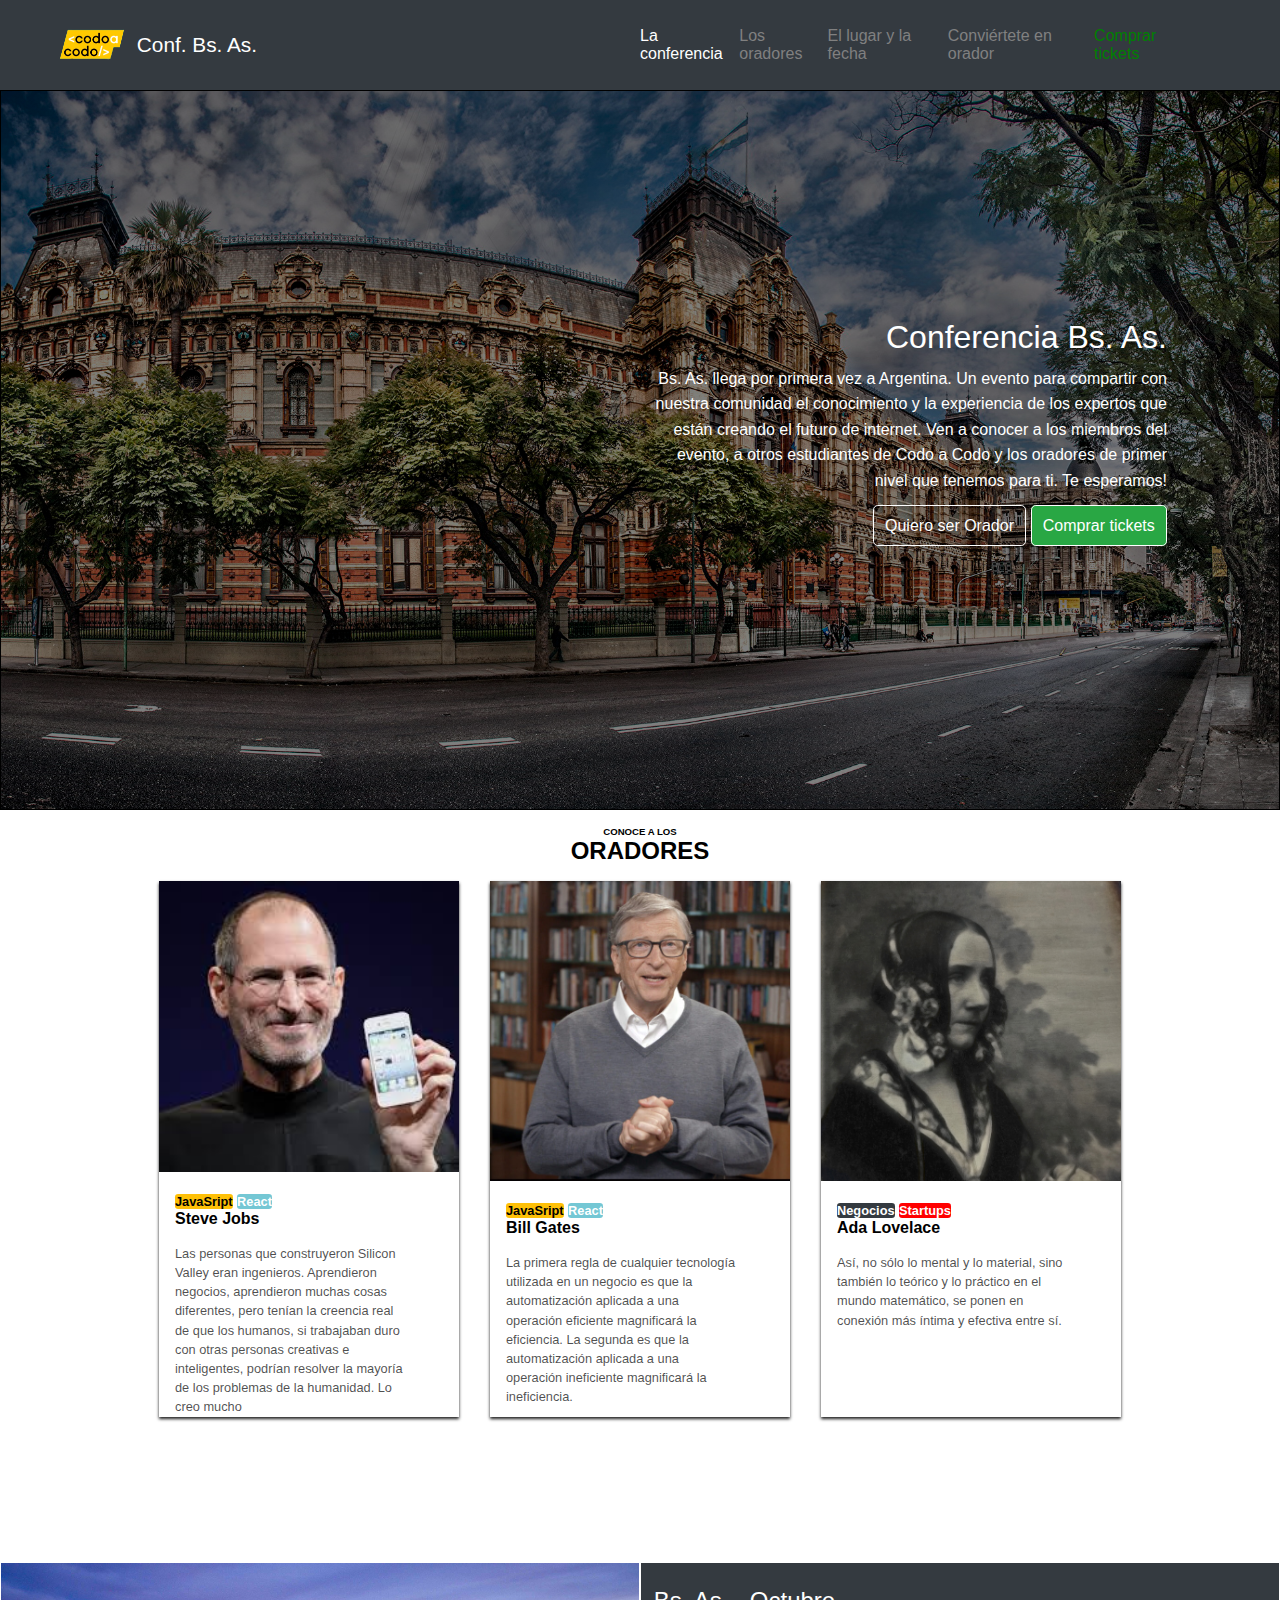
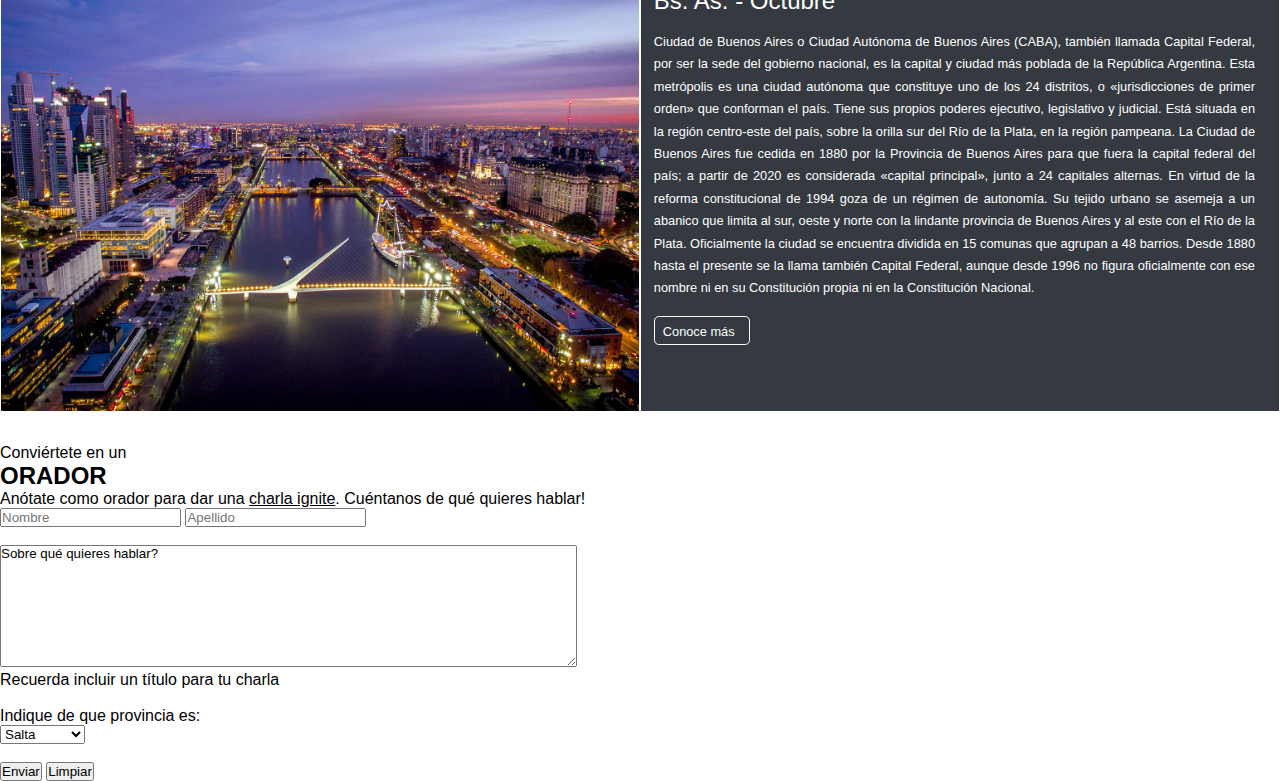
==== index.html @ eb7041f6 "modificacion 20 de septiembre" ====
<!DOCTYPE html>
<html lang="es">
<head>
    <meta charset="UTF-8">
    <meta http-equiv="X-UA-Compatible" content="IE=edge">
    <meta name="viewport" content="width=device-width, initial-scale=1.0">
    <link rel="shortcut icon" href="favicon.ico">
   <link rel="stylesheet" href="./css/estilos.css">
    <title>Proyecto Html</title>
</head>
<body>
    <header class="header_flex">
        <div class="logo">
          <img  class="img_logo" id="ppal" src="./multimedia/imagenes/codoacodo.png" alt="logo Codo a Codo" loading="lazy"> 
            <h2 class="hedTit">Conf. Bs. As.</h2>
        </div> 
        <nav class="navegador">
              <a class="link blanco" href="#ppal">La conferencia</a>  
              <a class="link" href="#oradores">Los oradores</a>
              <a class="link" href="#lugar_fecha">El lugar y la fecha</a>
              <a class="link" href="#conviertete">Conviértete en orador</a>
              <a class="link verde" href="./paginas/comprartickets.html">Comprar tickets</a>
        </nav>
    </header>
    <main>
        <section class="imagen_ppal">
             <div class="imagen" >
             <div class="varios">
                <h1 class="titulo">Conferencia Bs. As.</h1><br>
                <p clas="parrafo">Bs. As. llega por primera vez a Argentina. Un evento para compartir con <br><br> nuestra comunidad el conocimiento y la experiencia de los expertos que <br><br> están creando el futuro de internet. Ven a conocer a los miembros del <br><br> evento, a otros estudiantes de Codo a Codo y los oradores de primer <br><br> nivel que tenemos para ti. Te esperamos! </p>
                 <div class="link_dos">
                    <a  href="#conviertete">Quiero ser Orador</a>
                    <a class="link_dost" href="./paginas/comprartickets.html">Comprar tickets</a>
                 </div>
            </div>
            </div>
       </section>
    </main>
        <section class="orador" id="oradores">
             <h2>CONOCE A LOS</h2>
            <h3>ORADORES</h3>
            <div class="orador_ubi"">
                <div class="job job_borde" >
                    <img  src="./multimedia/imagenes/steve.jpg" alt="Steve Jobs" width="300px" loading="lazy"/>
                    <div class="job_ubi">
                        <a href="">JavaSript</a>
                        <a class="react" href="">React</a>
                        <h4>Steve Jobs</h4>
                        <p class="job_p">Las personas que construyeron Silicon Valley eran ingenieros. Aprendieron negocios, aprendieron muchas cosas diferentes, pero tenían la creencia real de que los humanos, si trabajaban duro con otras personas creativas e inteligentes, podrían resolver la mayoría de los problemas de la humanidad. Lo creo mucho</p>
                    </div>
                </div>
                <div class="gate gate_borde">
                    <img src="./multimedia/imagenes/bill.jpg" alt="Bill Gates" width="300px" loading="lazy" />
                    <div class="gate_ubi">
                         <a href="">JavaSript</a>
                         <a class="react" href="">React</a>
                         <h4>Bill Gates</h4>
                        <p class="gate_p">La primera regla de cualquier tecnología utilizada en un negocio es que la automatización aplicada a una operación eficiente magnificará la eficiencia. La segunda es que la automatización aplicada a una operación ineficiente magnificará la ineficiencia.</p>
                   </div>
                 </div>
                 <div class="love love_borde">
                    <img src="./multimedia/imagenes/ada.jpeg" alt="Ada Lovelace" width="300px" loading="lazy" /> 
                    <div class="love_ubi">
                        <a href="">Negocios</a>
                        <a class="start" href="">Startups</a>
                        <h4>Ada Lovelace</h4>
                        <p class="love_p">Así, no sólo lo mental y lo material, sino también lo teórico y lo práctico en el mundo matemático, se ponen en conexión más íntima y efectiva entre sí.</p>
                    </div>
                </div>
        </section>
         <section class="doble" id="lugar_fecha">
            <div class="izquierda">
            </div>
            <div class="derecha">
                <h2>Bs. As. -  Octubre</h2>
                <p>Ciudad de Buenos Aires o Ciudad Autónoma de Buenos Aires (CABA), también llamada Capital Federal, por ser la sede del gobierno nacional, es la capital y ciudad más poblada de la República Argentina. Esta metrópolis es una ciudad autónoma que constituye uno de los 24 distritos, o «jurisdicciones de primer orden» que conforman el país. Tiene sus propios poderes ejecutivo, legislativo y judicial. Está situada en la región centro-este del país, sobre la orilla sur del Río de la Plata, en la región pampeana. La Ciudad de Buenos Aires fue cedida en 1880 por la Provincia de Buenos Aires para que fuera la capital federal del país; a partir de 2020 es considerada «capital principal», junto a 24 capitales alternas. En virtud de la reforma constitucional de 1994 goza de un régimen de autonomía.
                Su tejido urbano se asemeja a un abanico que limita al sur, oeste y norte con la lindante provincia de Buenos Aires y al este con el Río de la Plata. Oficialmente la ciudad se encuentra dividida en 15 comunas que agrupan a 48 barrios. Desde 1880 hasta el presente se la llama también Capital Federal, aunque desde 1996 no figura oficialmente con ese nombre ni en su Constitución propia ni en la Constitución Nacional.
                     </p>
                <div class="conoce_bs">
                     <a href="">Conoce más</a>
                </div>
        </section ">
            <h7 id="conviertete">Conviértete en un</h7>
            <h2>ORADOR</h2>
            <h7>Anótate como orador para dar una <span style="text-decoration:underline">charla ignite</span>. Cuéntanos de qué quieres hablar!</h7>
        <section>
            <form>
               <input type="text" placeholder="Nombre" required>
               <input type="text" placeholder="Apellido" required>
               <br>
               <br>
               <div>
                <textarea name="" id="" cols="70" rows="8">Sobre qué quieres hablar?</textarea>
                <br>
                <h7>Recuerda incluir un título para tu charla</h7>
                <br>
                <br>
                <div>
                    <p>Indique de que provincia es:</p>
                    <select>
                        <option value="">Salta</option>
                        <option value="">Entre Rios</option>
                        <option value="">Santa Fe</option>
                        <option value="">Rio Negro</option>
                        <option value="">Córdoba</option>
                    </select>
                <br>
                <br>
                </div>
                <input type="submit" value="Enviar">
                <input type="submit" value="Limpiar">
               </div>
            </form>
        </section>
</body>
</html>
---- css/estilos.css ----
* {
    margin: 0;
    padding: 0;
     box-sizing: border-box;
    font-family: Arial;;
}
.header_flex {
    display: flex;
    background-color: rgb(52,58,64);
    width: 100vw;;
    height:10vh;
    justify-content: center;
    margin: 0 auto;
}
.logo {
    display: flex;
    width: 50%;
    align-items: center;
    padding-left: 3rem;
}
.img_logo {
    width: 15%;
}
.hedTit {
    color: white;
    font-size: 1.3rem;
    font-weight: normal;
}
.navegador {
    width: 50%;
    display: flex;
    align-items: center;
    justify-content: space-between;
    padding-right: 5rem;
}
.link {
    text-decoration: none;
    color: gray;;
    
}
.blanco {
    color: white;
}
.verde {
    color: green;
}
.imagen_ppal {
    display: flex;
    width: 100vw;
    height: 80vh;
    border: 1px solid black;
    margin: 0 auto;
}
.imagen {
    background: linear-gradient(to right,rgba(0,0,0,0.5),rgba(0,0,0,0.5)),url(./imagen/ba1.jpg);
    width: 100%;
    height: 100%;
    background-repeat: no-repeat;
    background-size: cover;
    background-position: center;
    display: flex;
    justify-content: flex-end;
}

.varios {
    color: white;
    padding: 15rem 7rem;
    text-align: right;
    line-height: 0.8rem;
    font-weight:0.3rem;
}
.titulo {
    font-size: 2rem;
    font-weight: 300;
    margin-bottom: 1rem
}

.link_dos  {
   padding-top: 2rem;
   
}
.link_dos a {
    text-decoration:none ;
    color:white;
    border-radius: 0.3rem;
    border: 1px solid white;
    padding: 0.7rem; 
    font-weight: 0.3rem;   
} 
.link_dost {
    background-color: rgb(41 167 68);
}
.orador {
    display: flex;
    align-items: center;
    flex-direction: column;
    margin: 0 auto;
    width: 100vw;
    height:80vh;
}
.orador h2 {
    font-size: 0.6rem;
    padding-top: 1rem;
}
.orador h3 {
font-size: 1.5rem;
    padding-bottom: 1rem;
}
.orador_ubi {
    display: flex;
    width: 80%;
    justify-content: space-evenly;
 }
 .job .gate .love {
    display: flex;
    justify-content: flex-start;
    flex-direction: column;
}
.job_borde,.gate_borde,.love_borde{
    border: 0.09rem thin  rgb(0,0,0,0.05) ;
    box-shadow: 0px 2px 3px 0px rgb(30 30 30 );;
}
 .job_ubi,.gate_ubi,.love_ubi {
    width:100%;
    height: 40%;
    padding: 1rem 0.5rem 0 1rem;
    font-display: flex;
    flex-wrap: wrap;
 }
.job_ubi h4,.gate_ubi h4,.love_ubi h4 {
    margin-bottom: 1rem;
}
 .job_ubi a,.gate_ubi a,.love_ubi a{
    text-decoration: none;
    background-color: rgb(254 192 7);
    border-radius: 0.2rem 0.2rem 0.2rem 0.2rem;
    color: black;
    font-weight: bold;
    font-size: 0.8rem;
 }
 .love_ubi a{
    background-color: rgb(52,58,64);
    color: white;
 }
 .job_ubi .react,.gate_ubi .react,.love_ubi .start {
    background-color: rgb(116 199 212);
    color: white;
    font-weight: bold;
    font-size: 0.8rem;
 }
 .love_ubi .start {
    background-color: red;
 }
 .job_p,.gate_p,.love_p{
    width: 18vw;
    font-size: 0.8rem;
    color: rgba(0,0,0,0.7);
    line-height: 1.2rem;
}
.doble {
    display: flex;
    justify-content: center;
    width: 100vw;
    height: 50vh;
    margin: 2rem auto;
}
.izquierda {
    background-image: url("../multimedia/imagenes/bsastres.jpg");
    width: 50%;
    height: 100%;
    background-size: cover;
    background-repeat: no-repeat;
    background-position: center;
    border:  0.05rem solid white;
}
.derecha {
    background-color: rgb(52,58,64);
    width: 50%;
    height: 100%;
    border: 0.05rem solid white;
    color: white;
    padding: 1.5rem 0.5rem 0 0.8rem;
}
.derecha h2{
    padding-bottom: 1rem;
    font-size: 1.5rem;
    font-weight: 200;
}
.derecha p {
font-size: 0.8rem;
font-weight: normal;
line-height: 1.4rem;
padding-right: 1rem;
text-align: justify;
}
.conoce_bs {
    border: 1px double white ;
    width: 6rem;
    margin-top: 1rem;
    padding: 0.3rem;
    border-radius:0.3rem ;
}
.conoce_bs a {
    color: white;
    text-decoration:none;
    font-weight: normal;
    font-size: 00.8rem;
    padding: 3rem 0.2rem;
}
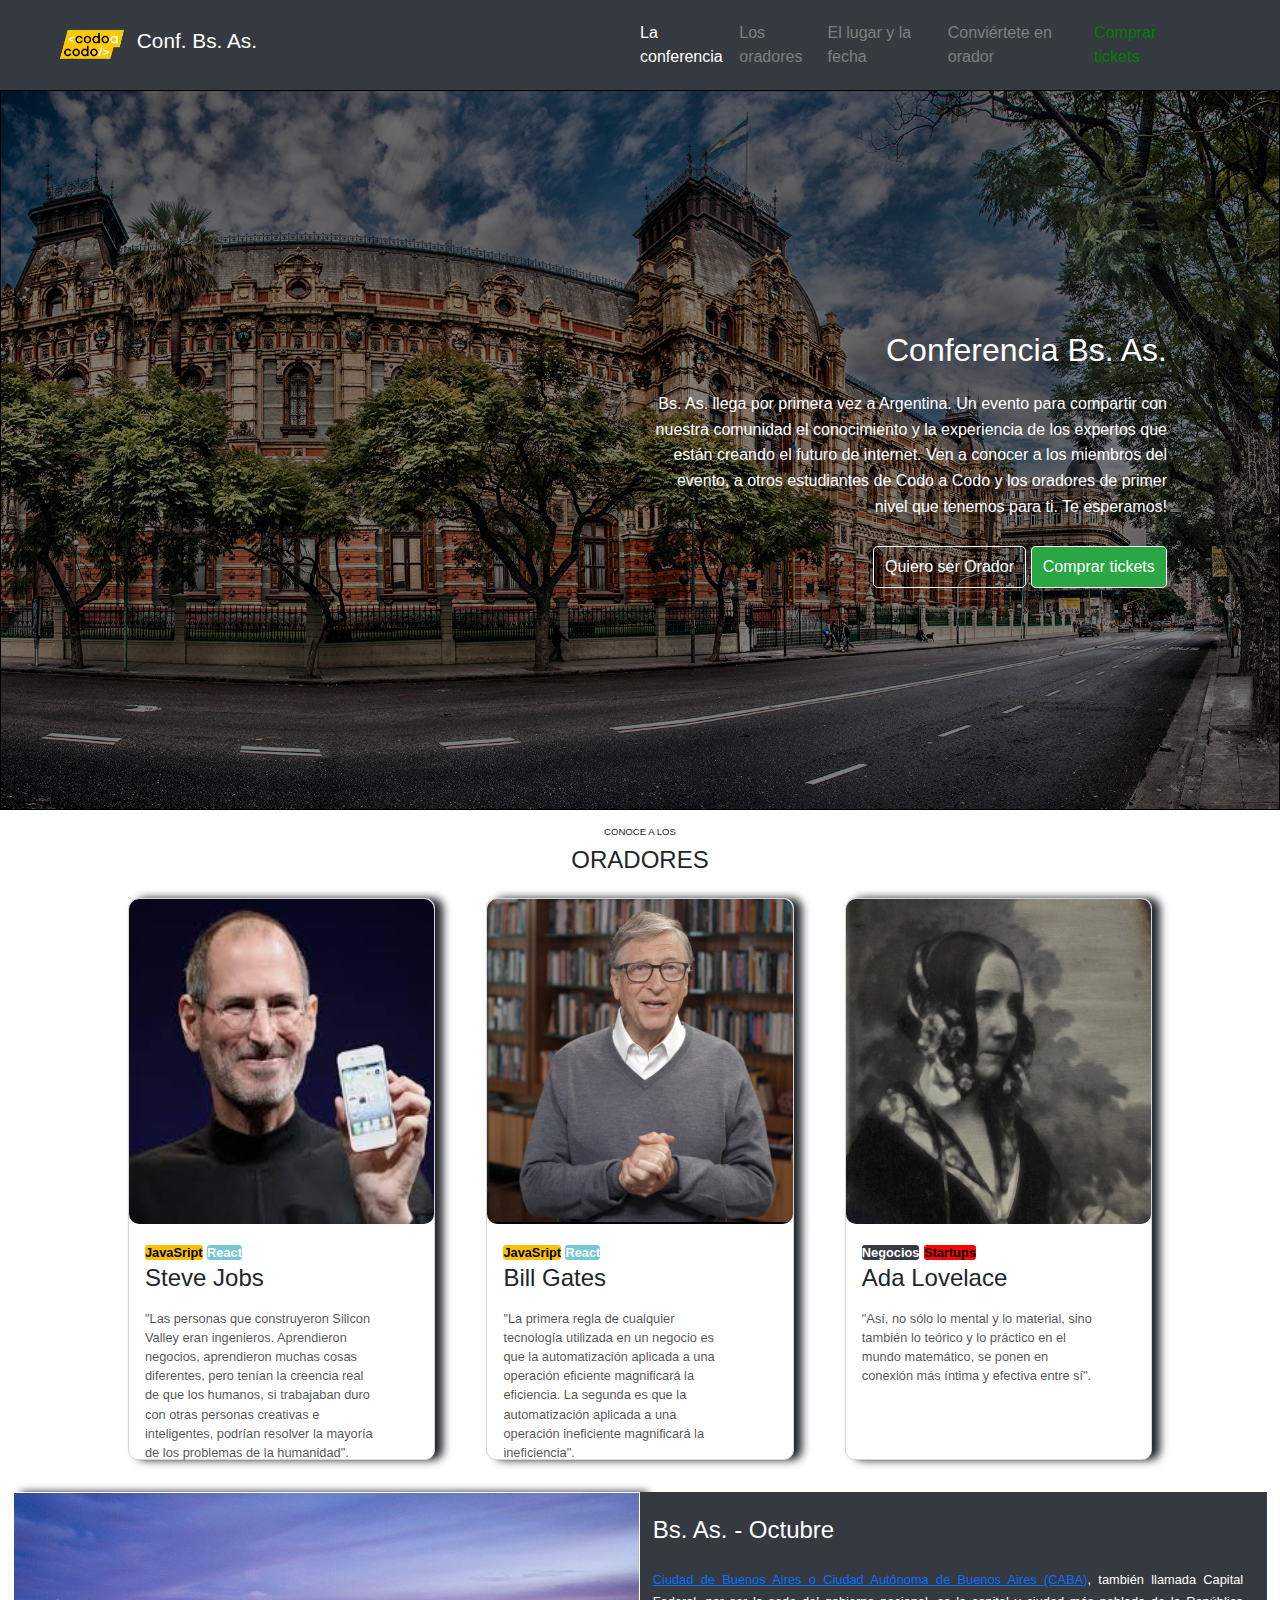
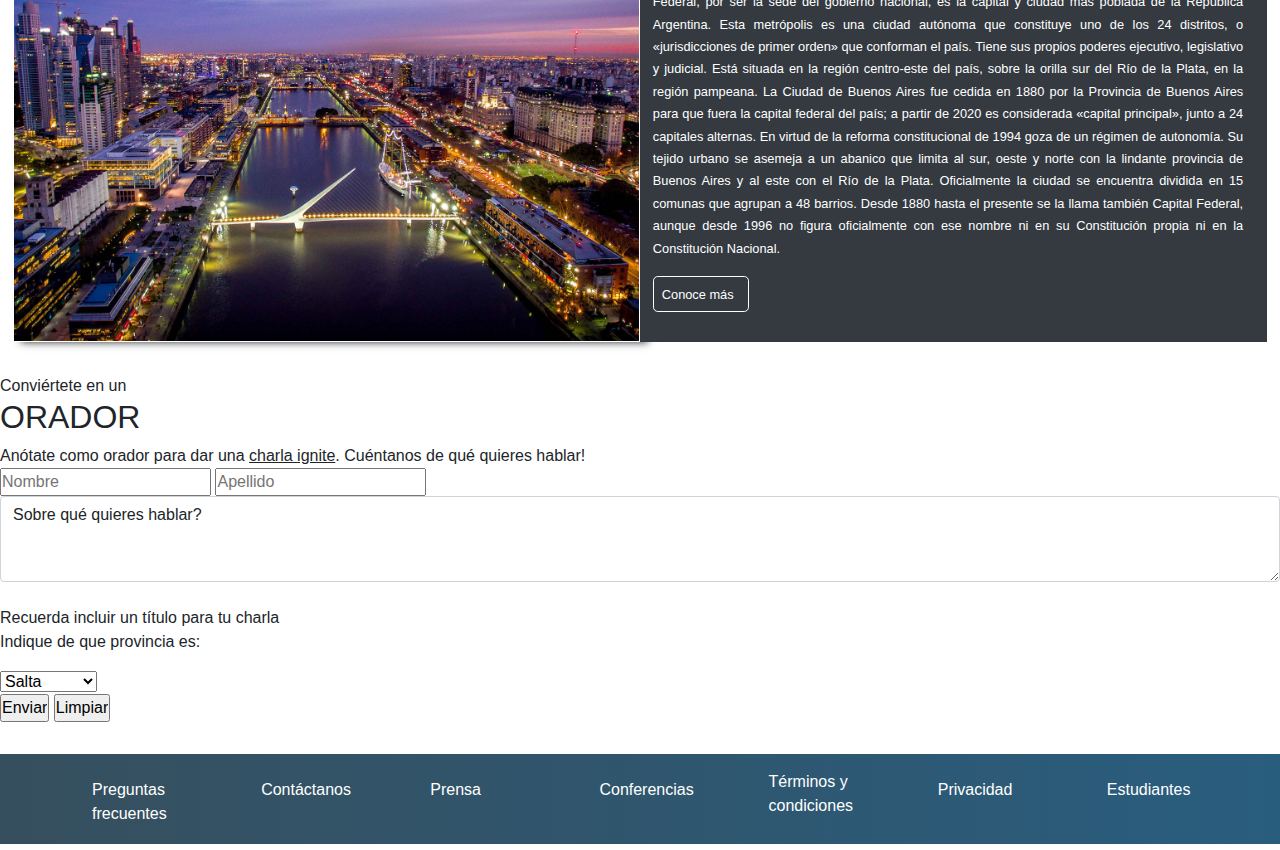
==== commit c243d9cd: "modificaciones al 24 de sep" ====
--- a/index.html
+++ b/index.html
@@ -5,6 +5,7 @@
     <meta http-equiv="X-UA-Compatible" content="IE=edge">
     <meta name="viewport" content="width=device-width, initial-scale=1.0">
     <link rel="shortcut icon" href="favicon.ico">
+   <link rel="stylesheet" href="./bootstrap-5.0.2-dist/css/bootstrap.min.css">
    <link rel="stylesheet" href="./css/estilos.css">
     <title>Proyecto Html</title>
 </head>
@@ -24,7 +25,7 @@
     </header>
     <main>
         <section class="imagen_ppal">
-             <div class="imagen" >
+             <div class="imagen_uno">
              <div class="varios">
                 <h1 class="titulo">Conferencia Bs. As.</h1><br>
                 <p clas="parrafo">Bs. As. llega por primera vez a Argentina. Un evento para compartir con <br><br> nuestra comunidad el conocimiento y la experiencia de los expertos que <br><br> están creando el futuro de internet. Ven a conocer a los miembros del <br><br> evento, a otros estudiantes de Codo a Codo y los oradores de primer <br><br> nivel que tenemos para ti. Te esperamos! </p>
@@ -40,46 +41,47 @@
              <h2>CONOCE A LOS</h2>
             <h3>ORADORES</h3>
             <div class="orador_ubi"">
-                <div class="job job_borde" >
-                    <img  src="./multimedia/imagenes/steve.jpg" alt="Steve Jobs" width="300px" loading="lazy"/>
-                    <div class="job_ubi">
-                        <a href="">JavaSript</a>
-                        <a class="react" href="">React</a>
-                        <h4>Steve Jobs</h4>
-                        <p class="job_p">Las personas que construyeron Silicon Valley eran ingenieros. Aprendieron negocios, aprendieron muchas cosas diferentes, pero tenían la creencia real de que los humanos, si trabajaban duro con otras personas creativas e inteligentes, podrían resolver la mayoría de los problemas de la humanidad. Lo creo mucho</p>
+                <div class="orador_flex">
+                     <div class="tarjeta" >
+                            <img class="imagen" src="./multimedia/imagenes/steve.jpg" alt="Steve Jobs" width="300px" loading="lazy"/>
+                             <div class="tar_ancla">
+                                 <a href="">JavaSript</a>
+                                 <a class="react" href="">React</a>
+                                 <h4>Steve Jobs</h4>
+                                 <p class="tar_p">"Las personas que construyeron Silicon Valley eran ingenieros. Aprendieron negocios, aprendieron muchas cosas diferentes, pero tenían la creencia real de que los humanos, si trabajaban duro con otras personas creativas e inteligentes, podrían resolver la mayoría de los problemas de la humanidad".</p>
+                            </div>
+                     </div>  
+                     <div class="tarjeta">
+                            <img class="imagen" src="./multimedia/imagenes/bill.jpg" alt="Bill Gates" width="300px" loading="lazy" />
+                            <div class="tar_ancla">
+                                 <a href="">JavaSript</a>
+                                 <a class="react" href="">React</a>
+                                 <h4>Bill Gates</h4>
+                                 <p class="tar_p">"La primera regla de cualquier tecnología utilizada en un negocio es que la automatización aplicada a una operación eficiente magnificará la eficiencia. La segunda es que la automatización aplicada a una operación ineficiente magnificará la ineficiencia".</p>
+                               </div>
                     </div>
-                </div>
-                <div class="gate gate_borde">
-                    <img src="./multimedia/imagenes/bill.jpg" alt="Bill Gates" width="300px" loading="lazy" />
-                    <div class="gate_ubi">
-                         <a href="">JavaSript</a>
-                         <a class="react" href="">React</a>
-                         <h4>Bill Gates</h4>
-                        <p class="gate_p">La primera regla de cualquier tecnología utilizada en un negocio es que la automatización aplicada a una operación eficiente magnificará la eficiencia. La segunda es que la automatización aplicada a una operación ineficiente magnificará la ineficiencia.</p>
-                   </div>
-                 </div>
-                 <div class="love love_borde">
-                    <img src="./multimedia/imagenes/ada.jpeg" alt="Ada Lovelace" width="300px" loading="lazy" /> 
-                    <div class="love_ubi">
-                        <a href="">Negocios</a>
-                        <a class="start" href="">Startups</a>
-                        <h4>Ada Lovelace</h4>
-                        <p class="love_p">Así, no sólo lo mental y lo material, sino también lo teórico y lo práctico en el mundo matemático, se ponen en conexión más íntima y efectiva entre sí.</p>
+                    <div class="tarjeta">
+                            <img class="imagen" src="./multimedia/imagenes/ada.jpeg" alt="Ada Lovelace" width="300px" loading="lazy" class="img-thumbnail" /> 
+                             <div class="tar_ancla">
+                                  <a class="negocios" href="">Negocios</a>
+                                  <a class="start" href="">Startups</a>
+                                  <h4>Ada Lovelace</h4>
+                                  <p class="tar_p">"Así, no sólo lo mental y lo material, sino también lo teórico y lo práctico en el mundo matemático, se ponen en conexión más íntima y efectiva entre sí".</p>
+                             </div>
                     </div>
-                </div>
+             </div>    
         </section>
          <section class="doble" id="lugar_fecha">
-            <div class="izquierda">
-            </div>
-            <div class="derecha">
+            <div class="izquierda"></div>
+             <div class="derecha">
                 <h2>Bs. As. -  Octubre</h2>
-                <p>Ciudad de Buenos Aires o Ciudad Autónoma de Buenos Aires (CABA), también llamada Capital Federal, por ser la sede del gobierno nacional, es la capital y ciudad más poblada de la República Argentina. Esta metrópolis es una ciudad autónoma que constituye uno de los 24 distritos, o «jurisdicciones de primer orden» que conforman el país. Tiene sus propios poderes ejecutivo, legislativo y judicial. Está situada en la región centro-este del país, sobre la orilla sur del Río de la Plata, en la región pampeana. La Ciudad de Buenos Aires fue cedida en 1880 por la Provincia de Buenos Aires para que fuera la capital federal del país; a partir de 2020 es considerada «capital principal», junto a 24 capitales alternas. En virtud de la reforma constitucional de 1994 goza de un régimen de autonomía.
+                <p > <a class="ciudad" href="">Ciudad de Buenos Aires o Ciudad Autónoma de Buenos Aires (CABA)</a>, también llamada Capital Federal, por ser la sede del gobierno nacional, es la capital y ciudad más poblada de la República Argentina. Esta metrópolis es una ciudad autónoma que constituye uno de los 24 distritos, o «jurisdicciones de primer orden» que conforman el país. Tiene sus propios poderes ejecutivo, legislativo y judicial. Está situada en la región centro-este del país, sobre la orilla sur del Río de la Plata, en la región pampeana. La Ciudad de Buenos Aires fue cedida en 1880 por la Provincia de Buenos Aires para que fuera la capital federal del país; a partir de 2020 es considerada «capital principal», junto a 24 capitales alternas. En virtud de la reforma constitucional de 1994 goza de un régimen de autonomía.
                 Su tejido urbano se asemeja a un abanico que limita al sur, oeste y norte con la lindante provincia de Buenos Aires y al este con el Río de la Plata. Oficialmente la ciudad se encuentra dividida en 15 comunas que agrupan a 48 barrios. Desde 1880 hasta el presente se la llama también Capital Federal, aunque desde 1996 no figura oficialmente con ese nombre ni en su Constitución propia ni en la Constitución Nacional.
-                     </p>
+                </p>
                 <div class="conoce_bs">
                      <a href="">Conoce más</a>
                 </div>
-        </section ">
+        </section>
             <h7 id="conviertete">Conviértete en un</h7>
             <h2>ORADOR</h2>
             <h7>Anótate como orador para dar una <span style="text-decoration:underline">charla ignite</span>. Cuéntanos de qué quieres hablar!</h7>
@@ -87,14 +89,10 @@
             <form>
                <input type="text" placeholder="Nombre" required>
                <input type="text" placeholder="Apellido" required>
-               <br>
-               <br>
                <div>
-                <textarea name="" id="" cols="70" rows="8">Sobre qué quieres hablar?</textarea>
+                <textarea class="form-control" id="exampleFormControlTextarea1" rows="3">Sobre qué quieres hablar?</textarea>
                 <br>
                 <h7>Recuerda incluir un título para tu charla</h7>
-                <br>
-                <br>
                 <div>
                     <p>Indique de que provincia es:</p>
                     <select>
@@ -104,13 +102,26 @@
                         <option value="">Rio Negro</option>
                         <option value="">Córdoba</option>
                     </select>
-                <br>
-                <br>
                 </div>
                 <input type="submit" value="Enviar">
                 <input type="submit" value="Limpiar">
                </div>
             </form>
         </section>
+        <footer class="color">
+            <div class="container-fluid">
+                <div class="row largo">
+                    <div class="col pt-4 pb-4"><a class="text-white text-decoration-none">Preguntas frecuentes</a></div>
+                    <div class="col pt-4 pb-4"><a class="text-white text-decoration-none">Contáctanos</a></div>
+                    <div class="col pt-4 pb-4"><a class="text-white text-decoration-none">Prensa</a></div>
+                    <div class="col pt-4 pb-4"><a class="text-white text-decoration-none">Conferencias</a></div>
+                    <div class="col pt-3 pb-4"><a class="text-white text-decoration-none">Términos y condiciones</a></div>
+                    <div class="col pt-4 pb-4"><a class="text-white text-decoration-none"">Privacidad</a></div>
+                    <div class="col pt-4 pb-4"><a class="text-white text-decoration-none">Estudiantes</a></div>
+                </div>
+            </div>
+                
+        </footer>
+        <script src="./bootstrap-5.0.2-dist/js/bootstrap.bundle.min.js"></script>
 </body>
 </html>--- a/css/estilos.css
+++ b/css/estilos.css
@@ -51,7 +51,7 @@
     border: 1px solid black;
     margin: 0 auto;
 }
-.imagen {
+.imagen_uno {
     background: linear-gradient(to right,rgba(0,0,0,0.5),rgba(0,0,0,0.5)),url(./imagen/ba1.jpg);
     width: 100%;
     height: 100%;
@@ -94,43 +94,47 @@
     display: flex;
     align-items: center;
     flex-direction: column;
-    margin: 0 auto;
-    width: 100vw;
-    height:80vh;
 }
 .orador h2 {
     font-size: 0.6rem;
     padding-top: 1rem;
 }
 .orador h3 {
-font-size: 1.5rem;
+    font-size: 1.5rem;
     padding-bottom: 1rem;
 }
 .orador_ubi {
-    display: flex;
-    width: 80%;
-    justify-content: space-evenly;
- }
- .job .gate .love {
-    display: flex;
-    justify-content: flex-start;
-    flex-direction: column;
-}
-.job_borde,.gate_borde,.love_borde{
-    border: 0.09rem thin  rgb(0,0,0,0.05) ;
-    box-shadow: 0px 2px 3px 0px rgb(30 30 30 );;
-}
- .job_ubi,.gate_ubi,.love_ubi {
-    width:100%;
-    height: 40%;
-    padding: 1rem 0.5rem 0 1rem;
-    font-display: flex;
-    flex-wrap: wrap;
- }
-.job_ubi h4,.gate_ubi h4,.love_ubi h4 {
+     width:100%;
+     display: flex;
+     justify-content: center;
+     align-items: center;
+}
+.orador_flex {
+    width:80%;
+    display:flex;
+    justify-content:space-between;
+ }
+ .tarjeta {
+    background-color: white;
+    width: 30%;
+    border:1px solid rgb(214, 214, 214);
+    border-radius: 10px;
+    box-shadow: 0.5rem 0 0.5rem 0;
+}
+
+.imagen {
+    width: 100%;
+    border-radius: 10px;
+    height:58%;
+}
+ .tar_ancla {
+   width:100%;
+   padding: 1rem 0.5rem 0 1rem;
+ }
+.tar_ancla h4 {
     margin-bottom: 1rem;
 }
- .job_ubi a,.gate_ubi a,.love_ubi a{
+ .tar_ancla a{
     text-decoration: none;
     background-color: rgb(254 192 7);
     border-radius: 0.2rem 0.2rem 0.2rem 0.2rem;
@@ -138,24 +142,25 @@
     font-weight: bold;
     font-size: 0.8rem;
  }
- .love_ubi a{
+ .tar_ancla .negocios{
     background-color: rgb(52,58,64);
     color: white;
  }
- .job_ubi .react,.gate_ubi .react,.love_ubi .start {
+ .tar_ancla .react {
     background-color: rgb(116 199 212);
     color: white;
     font-weight: bold;
     font-size: 0.8rem;
  }
- .love_ubi .start {
+ .tar_ancla .start {
     background-color: red;
  }
- .job_p,.gate_p,.love_p{
+ .tar_p{
     width: 18vw;
     font-size: 0.8rem;
     color: rgba(0,0,0,0.7);
     line-height: 1.2rem;
+    ;
 }
 .doble {
     display: flex;
@@ -166,20 +171,22 @@
 }
 .izquierda {
     background-image: url("../multimedia/imagenes/bsastres.jpg");
-    width: 50%;
+    width:49%;
     height: 100%;
     background-size: cover;
     background-repeat: no-repeat;
     background-position: center;
     border:  0.05rem solid white;
+    box-shadow: 0.5rem 0 0.5rem 0;
 }
 .derecha {
     background-color: rgb(52,58,64);
-    width: 50%;
+    width: 49%;
     height: 100%;
-    border: 0.05rem solid white;
+   /* border: 0.05rem solid white;*/
     color: white;
     padding: 1.5rem 0.5rem 0 0.8rem;
+    box-shadow: 1rem 0 1rem 0;
 }
 .derecha h2{
     padding-bottom: 1rem;
@@ -193,6 +200,9 @@
 padding-right: 1rem;
 text-align: justify;
 }
+.ciudad:hover {
+    background-image: url("../multimedia/imagenes/ba12.jpg")
+}
 .conoce_bs {
     border: 1px double white ;
     width: 6rem;
@@ -207,3 +217,11 @@
     font-size: 00.8rem;
     padding: 3rem 0.2rem;
 }
+.color {
+    margin-top: 2rem;
+    background-image: linear-gradient(to left, rgb(41, 93, 126), rgb(54, 79, 94));
+    width: 100%;
+    height: 10vh;
+    padding-left: 5rem;
+    padding-right: 1rem;
+}
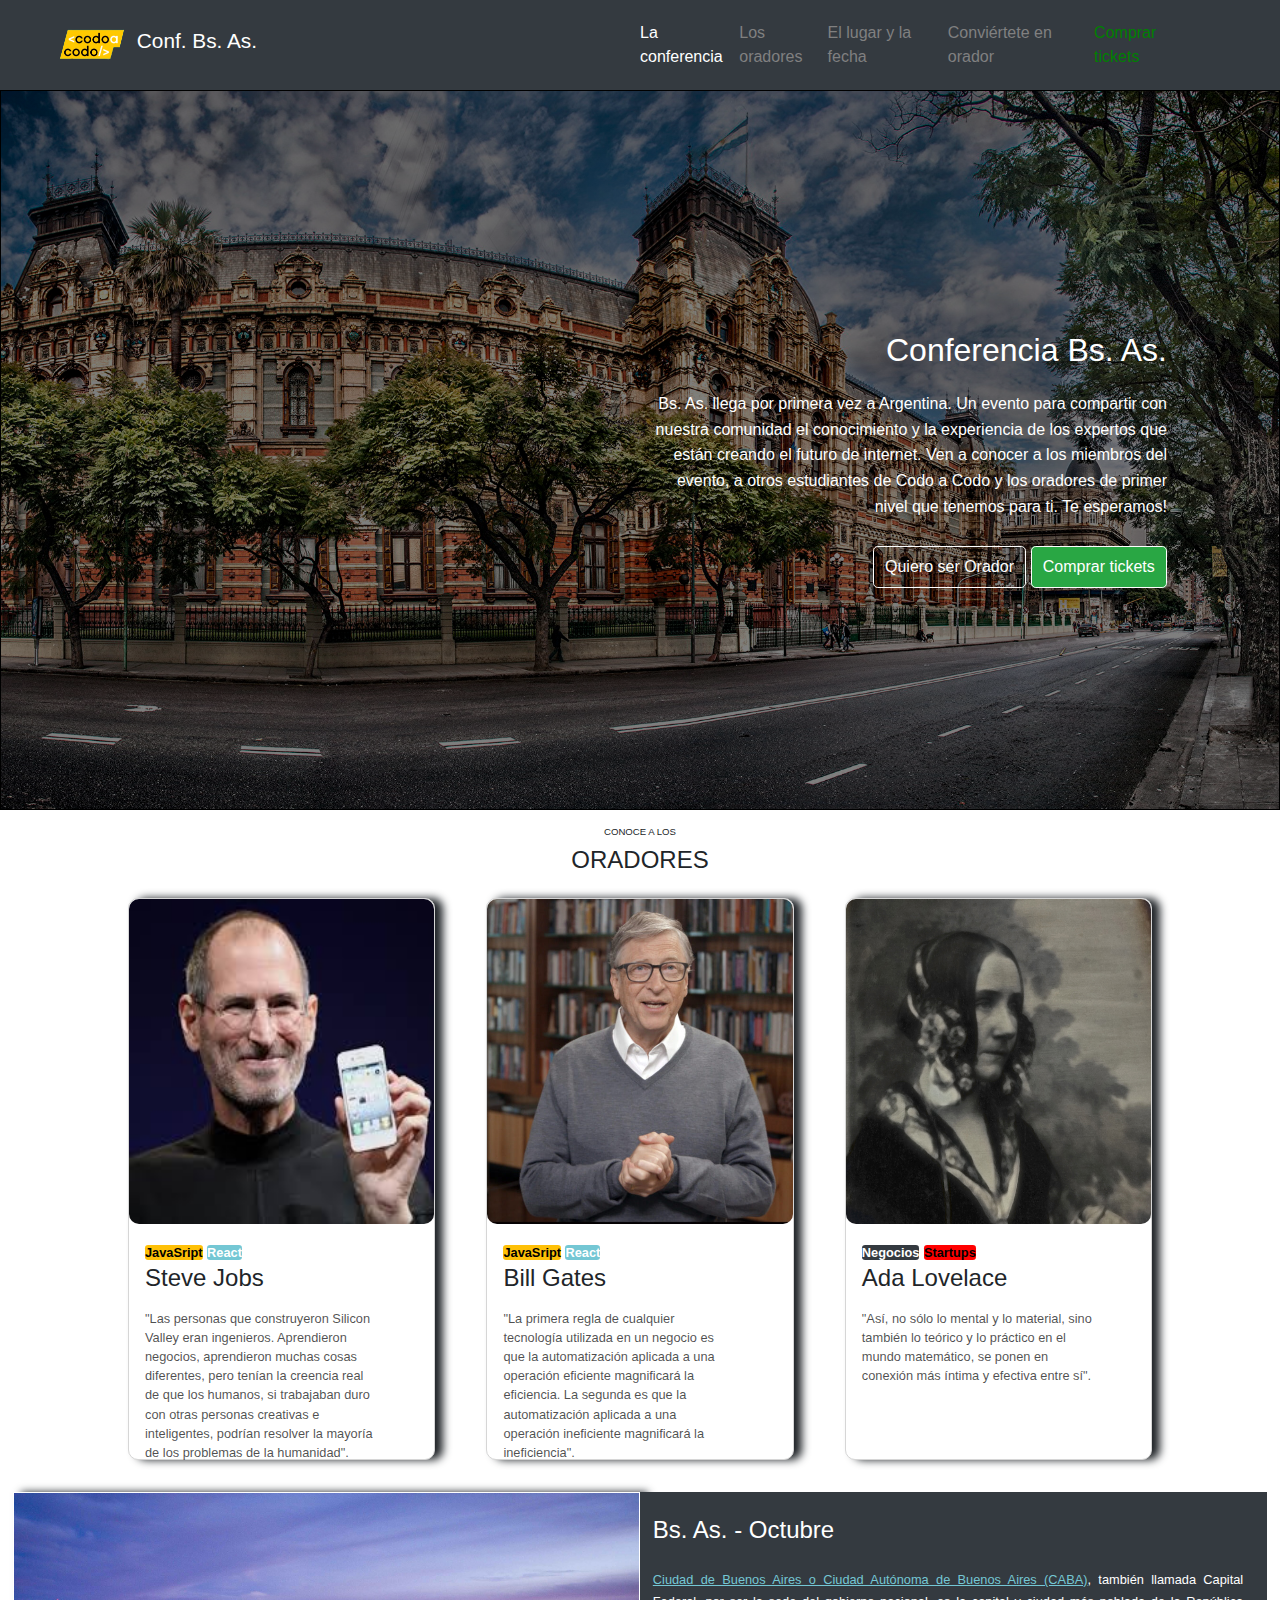
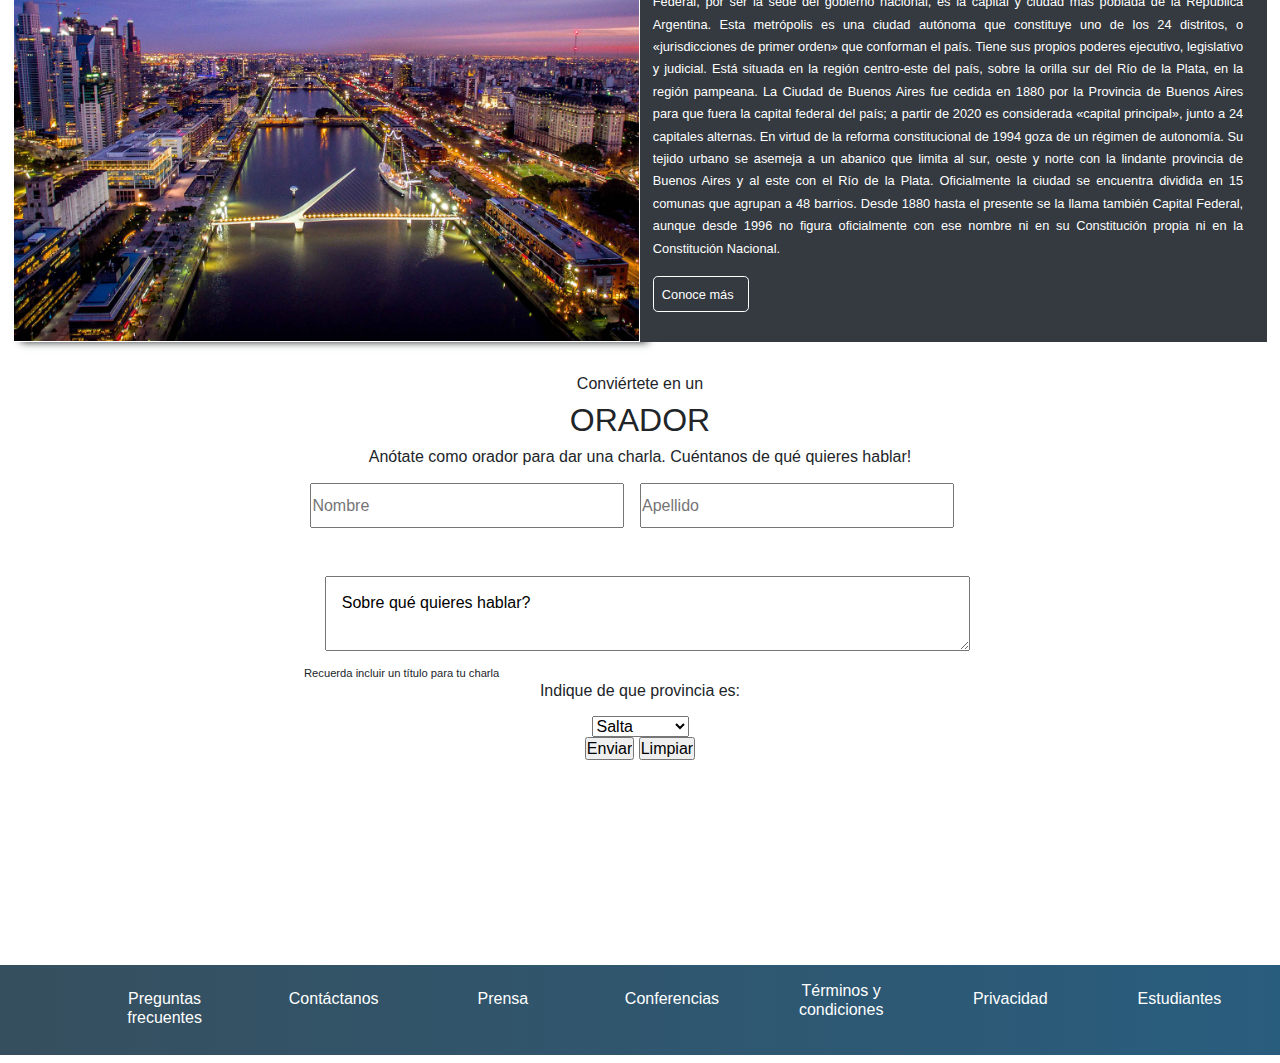
==== commit f1c5b2ea: "primera modificacion 25 de sept" ====
--- a/index.html
+++ b/index.html
@@ -7,7 +7,7 @@
     <link rel="shortcut icon" href="favicon.ico">
    <link rel="stylesheet" href="./bootstrap-5.0.2-dist/css/bootstrap.min.css">
    <link rel="stylesheet" href="./css/estilos.css">
-    <title>Proyecto Html</title>
+    <title>Proyecto</title>
 </head>
 <body>
     <header class="header_flex">
@@ -25,7 +25,7 @@
     </header>
     <main>
         <section class="imagen_ppal">
-             <div class="imagen_uno">
+            <div class="imagen_uno">
              <div class="varios">
                 <h1 class="titulo">Conferencia Bs. As.</h1><br>
                 <p clas="parrafo">Bs. As. llega por primera vez a Argentina. Un evento para compartir con <br><br> nuestra comunidad el conocimiento y la experiencia de los expertos que <br><br> están creando el futuro de internet. Ven a conocer a los miembros del <br><br> evento, a otros estudiantes de Codo a Codo y los oradores de primer <br><br> nivel que tenemos para ti. Te esperamos! </p>
@@ -75,37 +75,42 @@
             <div class="izquierda"></div>
              <div class="derecha">
                 <h2>Bs. As. -  Octubre</h2>
-                <p > <a class="ciudad" href="">Ciudad de Buenos Aires o Ciudad Autónoma de Buenos Aires (CABA)</a>, también llamada Capital Federal, por ser la sede del gobierno nacional, es la capital y ciudad más poblada de la República Argentina. Esta metrópolis es una ciudad autónoma que constituye uno de los 24 distritos, o «jurisdicciones de primer orden» que conforman el país. Tiene sus propios poderes ejecutivo, legislativo y judicial. Está situada en la región centro-este del país, sobre la orilla sur del Río de la Plata, en la región pampeana. La Ciudad de Buenos Aires fue cedida en 1880 por la Provincia de Buenos Aires para que fuera la capital federal del país; a partir de 2020 es considerada «capital principal», junto a 24 capitales alternas. En virtud de la reforma constitucional de 1994 goza de un régimen de autonomía.
+                <p class="bsas"> <a class="ciudad" href="">Ciudad de Buenos Aires o Ciudad Autónoma de Buenos Aires (CABA)</a>, también llamada Capital Federal, por ser la sede del gobierno nacional, es la capital y ciudad más poblada de la República Argentina. Esta metrópolis es una ciudad autónoma que constituye uno de los 24 distritos, o «jurisdicciones de primer orden» que conforman el país. Tiene sus propios poderes ejecutivo, legislativo y judicial. Está situada en la región centro-este del país, sobre la orilla sur del Río de la Plata, en la región pampeana. La Ciudad de Buenos Aires fue cedida en 1880 por la Provincia de Buenos Aires para que fuera la capital federal del país; a partir de 2020 es considerada «capital principal», junto a 24 capitales alternas. En virtud de la reforma constitucional de 1994 goza de un régimen de autonomía.
                 Su tejido urbano se asemeja a un abanico que limita al sur, oeste y norte con la lindante provincia de Buenos Aires y al este con el Río de la Plata. Oficialmente la ciudad se encuentra dividida en 15 comunas que agrupan a 48 barrios. Desde 1880 hasta el presente se la llama también Capital Federal, aunque desde 1996 no figura oficialmente con ese nombre ni en su Constitución propia ni en la Constitución Nacional.
                 </p>
                 <div class="conoce_bs">
                      <a href="">Conoce más</a>
                 </div>
         </section>
-            <h7 id="conviertete">Conviértete en un</h7>
-            <h2>ORADOR</h2>
-            <h7>Anótate como orador para dar una <span style="text-decoration:underline">charla ignite</span>. Cuéntanos de qué quieres hablar!</h7>
-        <section>
-            <form>
-               <input type="text" placeholder="Nombre" required>
-               <input type="text" placeholder="Apellido" required>
-               <div>
-                <textarea class="form-control" id="exampleFormControlTextarea1" rows="3">Sobre qué quieres hablar?</textarea>
-                <br>
+            <h6 id="conviertete" class="form_tit">Conviértete en un</h6>
+            <h2 class="form_tit" >ORADOR</h2>
+            <h6 class="form_tit">Anótate como orador para dar una charla. Cuéntanos de qué quieres hablar!</h>
+        <section class="formu_flex">
+            <form class="form_hijo_flex">
+            <div class="form_imp"> 
+               <input class="datos" type="text" placeholder="Nombre" required>
+               <input class="datos" type="text" placeholder="Apellido" required>
+            </div>   
+            <div class="form_tex">
+                <textarea class="form_control" id="exampleFormControlTextarea1" rows="3">Sobre qué quieres hablar?</textarea>
+            </div> 
+            <div class="recuerda">   
                 <h7>Recuerda incluir un título para tu charla</h7>
+            </div>
                 <div>
                     <p>Indique de que provincia es:</p>
-                    <select>
+                    <select class="form_sel">
                         <option value="">Salta</option>
                         <option value="">Entre Rios</option>
                         <option value="">Santa Fe</option>
                         <option value="">Rio Negro</option>
                         <option value="">Córdoba</option>
                     </select>
-                </div>
-                <input type="submit" value="Enviar">
-                <input type="submit" value="Limpiar">
-               </div>
+                 </div>
+                     <div>
+                       <input type="submit" value="Enviar">
+                       <input type="submit" value="Limpiar">
+                  </div>
             </form>
         </section>
         <footer class="color">
@@ -120,7 +125,6 @@
                     <div class="col pt-4 pb-4"><a class="text-white text-decoration-none">Estudiantes</a></div>
                 </div>
             </div>
-                
         </footer>
         <script src="./bootstrap-5.0.2-dist/js/bootstrap.bundle.min.js"></script>
 </body>
--- a/css/estilos.css
+++ b/css/estilos.css
@@ -203,6 +203,9 @@
 .ciudad:hover {
     background-image: url("../multimedia/imagenes/ba12.jpg")
 }
+.bsas a{
+    color:rgb(116 199 212);
+}
 .conoce_bs {
     border: 1px double white ;
     width: 6rem;
@@ -217,6 +220,71 @@
     font-size: 00.8rem;
     padding: 3rem 0.2rem;
 }
+.ciudad:visited{
+    background-image: url("./imagen/ba1.jpg");
+}
+
+.form_tit{
+    text-align: center;
+}
+.formu_flex{
+    display: flex;
+    align-content: center;
+    flex-direction: column;
+    width: 100%;
+    height: 50vh;
+    margin-top: 1rem;
+    background-color: white;
+   
+}
+.form_hijo_flex{
+    display: flex;
+     width: 70%;
+     height: 100%;
+    align-content:  center;
+    flex-direction: column;
+    
+    margin: 0 auto;
+}
+.form_imp {
+    display: flex;
+    height:10%;
+    justify-content: center;
+    width: 100%;
+    margin-bottom: 1rem;
+   
+}
+.datos {
+    text-align: left;
+    width:35%;
+    border-radius: 0.5rem grey;
+    margin-right: 1rem;
+}
+.form_tex {
+    display: flex;
+    width: 100%;
+    flex-direction: column;
+    align-content: center;
+    margin-top: 2rem;
+    
+}
+.form_control {
+    text-align: left;
+    width: 72%;
+    margin-left: 8.3rem;
+    padding-left: 1rem;
+    padding-top: 1rem;
+}
+.recuerda {
+    display: flex;
+    flex-direction: column;
+    width: 78%; 
+    margin-top: 1rem;
+}
+.recuerda h7{
+     font-size: 0.7rem;
+     width: 60%;
+}
 .color {
     margin-top: 2rem;
     background-image: linear-gradient(to left, rgb(41, 93, 126), rgb(54, 79, 94));
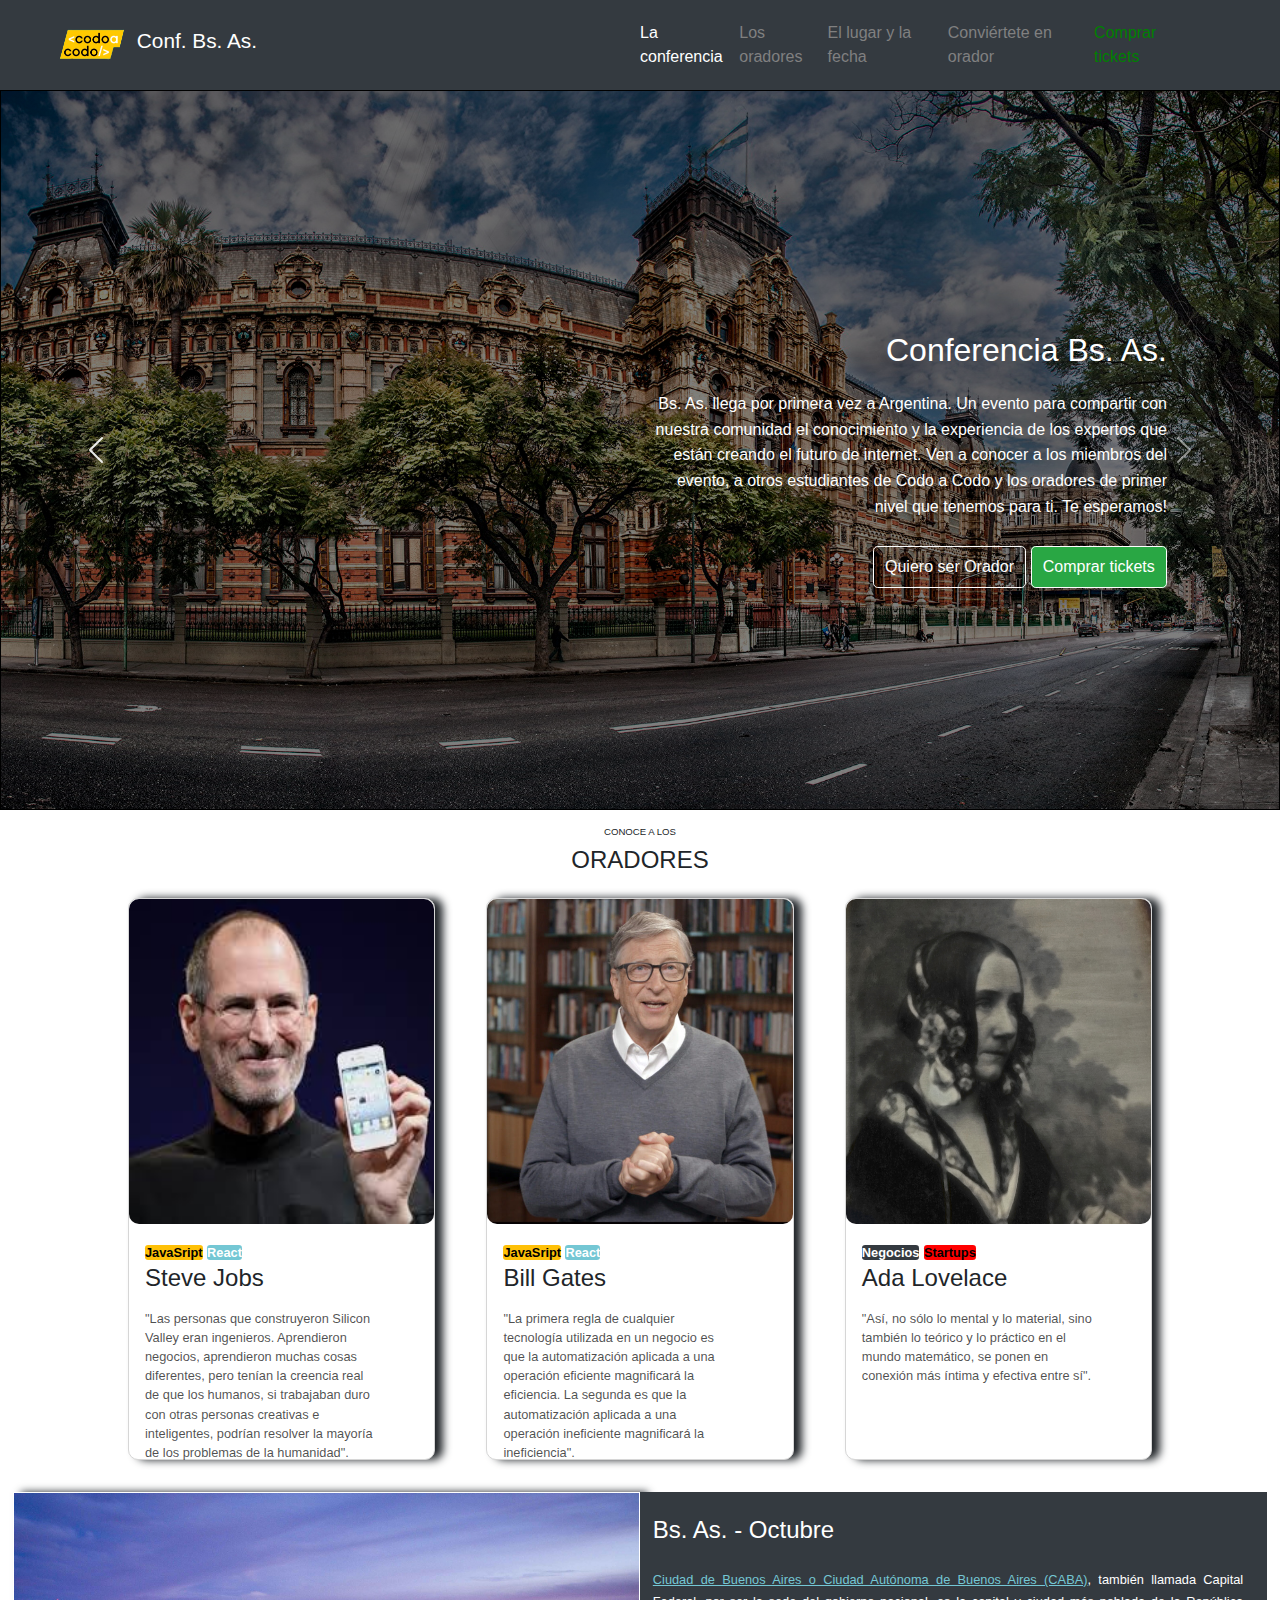
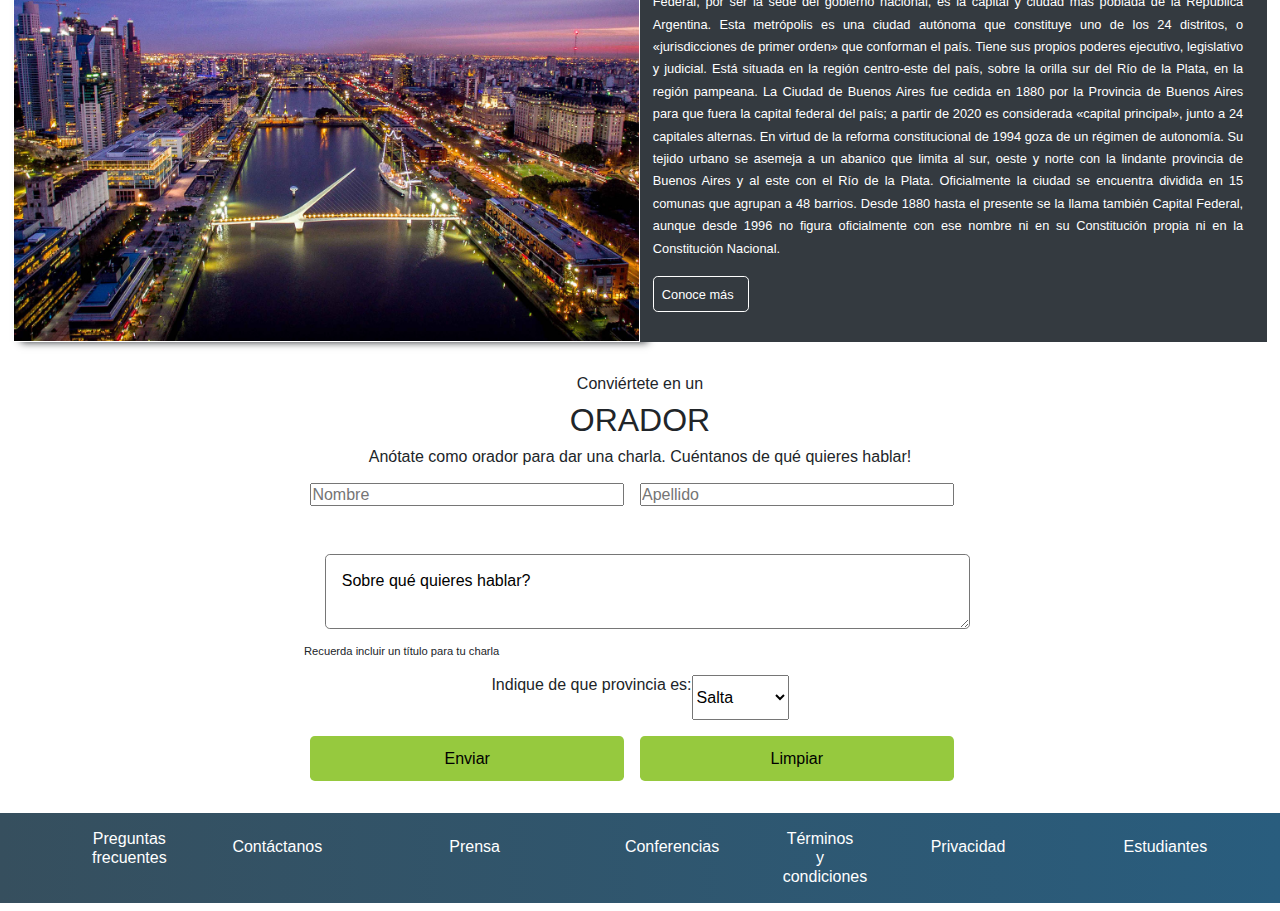
==== commit f0d06dd0: "modificacion 26 de sept" ====
--- a/index.html
+++ b/index.html
@@ -5,7 +5,7 @@
     <meta http-equiv="X-UA-Compatible" content="IE=edge">
     <meta name="viewport" content="width=device-width, initial-scale=1.0">
     <link rel="shortcut icon" href="favicon.ico">
-   <link rel="stylesheet" href="./bootstrap-5.0.2-dist/css/bootstrap.min.css">
+   <link rel="stylesheet" href="./css/bootstrap.min.css">
    <link rel="stylesheet" href="./css/estilos.css">
     <title>Proyecto</title>
 </head>
@@ -35,6 +35,17 @@
                  </div>
             </div>
             </div>
+            <button class="carousel-control-prev" type="button" data-bs-target="#carouselExampleControls" data-bs-slide="prev">
+                <span class="carousel-control-prev-icon" aria-hidden="true"></span>
+                <span class="visually-hidden">Previous</span>
+              </button>
+              <button class="carousel-control-next" type="button" data-bs-target="#carouselExampleControls" data-bs-slide="next">
+                <span class="carousel-control-next-icon" aria-hidden="true"></span>
+                <span class="visually-hidden">Next</span>
+              </button>
+            </div>
+            
+
        </section>
     </main>
         <section class="orador" id="oradores">
@@ -78,6 +89,7 @@
                 <p class="bsas"> <a class="ciudad" href="">Ciudad de Buenos Aires o Ciudad Autónoma de Buenos Aires (CABA)</a>, también llamada Capital Federal, por ser la sede del gobierno nacional, es la capital y ciudad más poblada de la República Argentina. Esta metrópolis es una ciudad autónoma que constituye uno de los 24 distritos, o «jurisdicciones de primer orden» que conforman el país. Tiene sus propios poderes ejecutivo, legislativo y judicial. Está situada en la región centro-este del país, sobre la orilla sur del Río de la Plata, en la región pampeana. La Ciudad de Buenos Aires fue cedida en 1880 por la Provincia de Buenos Aires para que fuera la capital federal del país; a partir de 2020 es considerada «capital principal», junto a 24 capitales alternas. En virtud de la reforma constitucional de 1994 goza de un régimen de autonomía.
                 Su tejido urbano se asemeja a un abanico que limita al sur, oeste y norte con la lindante provincia de Buenos Aires y al este con el Río de la Plata. Oficialmente la ciudad se encuentra dividida en 15 comunas que agrupan a 48 barrios. Desde 1880 hasta el presente se la llama también Capital Federal, aunque desde 1996 no figura oficialmente con ese nombre ni en su Constitución propia ni en la Constitución Nacional.
                 </p>
+                
                 <div class="conoce_bs">
                      <a href="">Conoce más</a>
                 </div>
@@ -97,8 +109,8 @@
             <div class="recuerda">   
                 <h7>Recuerda incluir un título para tu charla</h7>
             </div>
-                <div>
-                    <p>Indique de que provincia es:</p>
+                <div class="selector_flex">
+                    <p class="selec_par">Indique de que provincia es:</p>
                     <select class="form_sel">
                         <option value="">Salta</option>
                         <option value="">Entre Rios</option>
@@ -107,25 +119,25 @@
                         <option value="">Córdoba</option>
                     </select>
                  </div>
-                     <div>
-                       <input type="submit" value="Enviar">
-                       <input type="submit" value="Limpiar">
+                     <div class="botones">
+                       <input class="botones_imp" type="submit" value="Enviar">
+                       <input class="botones_imp" type="submit" value="Limpiar">
                   </div>
             </form>
         </section>
         <footer class="color">
             <div class="container-fluid">
                 <div class="row largo">
-                    <div class="col pt-4 pb-4"><a class="text-white text-decoration-none">Preguntas frecuentes</a></div>
+                    <div class="col-1 pt-3 pb-4"><a class="text-white text-decoration-none">Preguntas frecuentes</a></div>
                     <div class="col pt-4 pb-4"><a class="text-white text-decoration-none">Contáctanos</a></div>
                     <div class="col pt-4 pb-4"><a class="text-white text-decoration-none">Prensa</a></div>
                     <div class="col pt-4 pb-4"><a class="text-white text-decoration-none">Conferencias</a></div>
-                    <div class="col pt-3 pb-4"><a class="text-white text-decoration-none">Términos y condiciones</a></div>
+                    <div class="col-1 pt-3 pb-4"><a class="text-white text-decoration-none">Términos y condiciones</a></div>
                     <div class="col pt-4 pb-4"><a class="text-white text-decoration-none"">Privacidad</a></div>
                     <div class="col pt-4 pb-4"><a class="text-white text-decoration-none">Estudiantes</a></div>
                 </div>
             </div>
         </footer>
-        <script src="./bootstrap-5.0.2-dist/js/bootstrap.bundle.min.js"></script>
+        <script src="./js/bootstrap.bundle.min.js"></script>
 </body>
 </html>--- a/css/estilos.css
+++ b/css/estilos.css
@@ -51,7 +51,7 @@
     border: 1px solid black;
     margin: 0 auto;
 }
-.imagen_uno {
+.imagen_uno{
     background: linear-gradient(to right,rgba(0,0,0,0.5),rgba(0,0,0,0.5)),url(./imagen/ba1.jpg);
     width: 100%;
     height: 100%;
@@ -220,8 +220,14 @@
     font-size: 00.8rem;
     padding: 3rem 0.2rem;
 }
-.ciudad:visited{
-    background-image: url("./imagen/ba1.jpg");
+.ciudad:hover{
+    display: flex;
+    width:50vw ;
+    height: 40vh;
+    background-image: url("./imagen/mapacaba.jpg");
+    background-repeat: no-repeat;
+    z-index: 10;
+    margin-left: 10px;
 }
 
 .form_tit{
@@ -232,7 +238,7 @@
     align-content: center;
     flex-direction: column;
     width: 100%;
-    height: 50vh;
+    height: 40h;
     margin-top: 1rem;
     background-color: white;
    
@@ -257,7 +263,7 @@
 .datos {
     text-align: left;
     width:35%;
-    border-radius: 0.5rem grey;
+    border-radius: 0.3rem grey;
     margin-right: 1rem;
 }
 .form_tex {
@@ -274,6 +280,7 @@
     margin-left: 8.3rem;
     padding-left: 1rem;
     padding-top: 1rem;
+    border-radius: 0.3rem;
 }
 .recuerda {
     display: flex;
@@ -285,6 +292,35 @@
      font-size: 0.7rem;
      width: 60%;
 }
+
+.selector_flex {
+    display: inline-flex;
+    width: 100%;
+    height: 5vh;
+    align-content: center;
+    justify-content: center;
+    margin-top: 1rem;
+    
+}
+.form_selec {
+    text-align: center;
+    width: 40%;
+    height: 10%;
+}
+.botones {
+    width: 100%;
+    display: flex;
+    justify-content: center ;
+    margin-top: 1rem;
+    height: 5vh;
+}
+.botones_imp {
+    background-color:rgb(150 201 62);
+    width: 35%;
+    margin-right: 1rem;
+    border: none;
+    border-radius: 0.3rem;
+}
 .color {
     margin-top: 2rem;
     background-image: linear-gradient(to left, rgb(41, 93, 126), rgb(54, 79, 94));
@@ -293,3 +329,6 @@
     padding-left: 5rem;
     padding-right: 1rem;
 }
+.colu_pri{
+    width: 5vw;
+}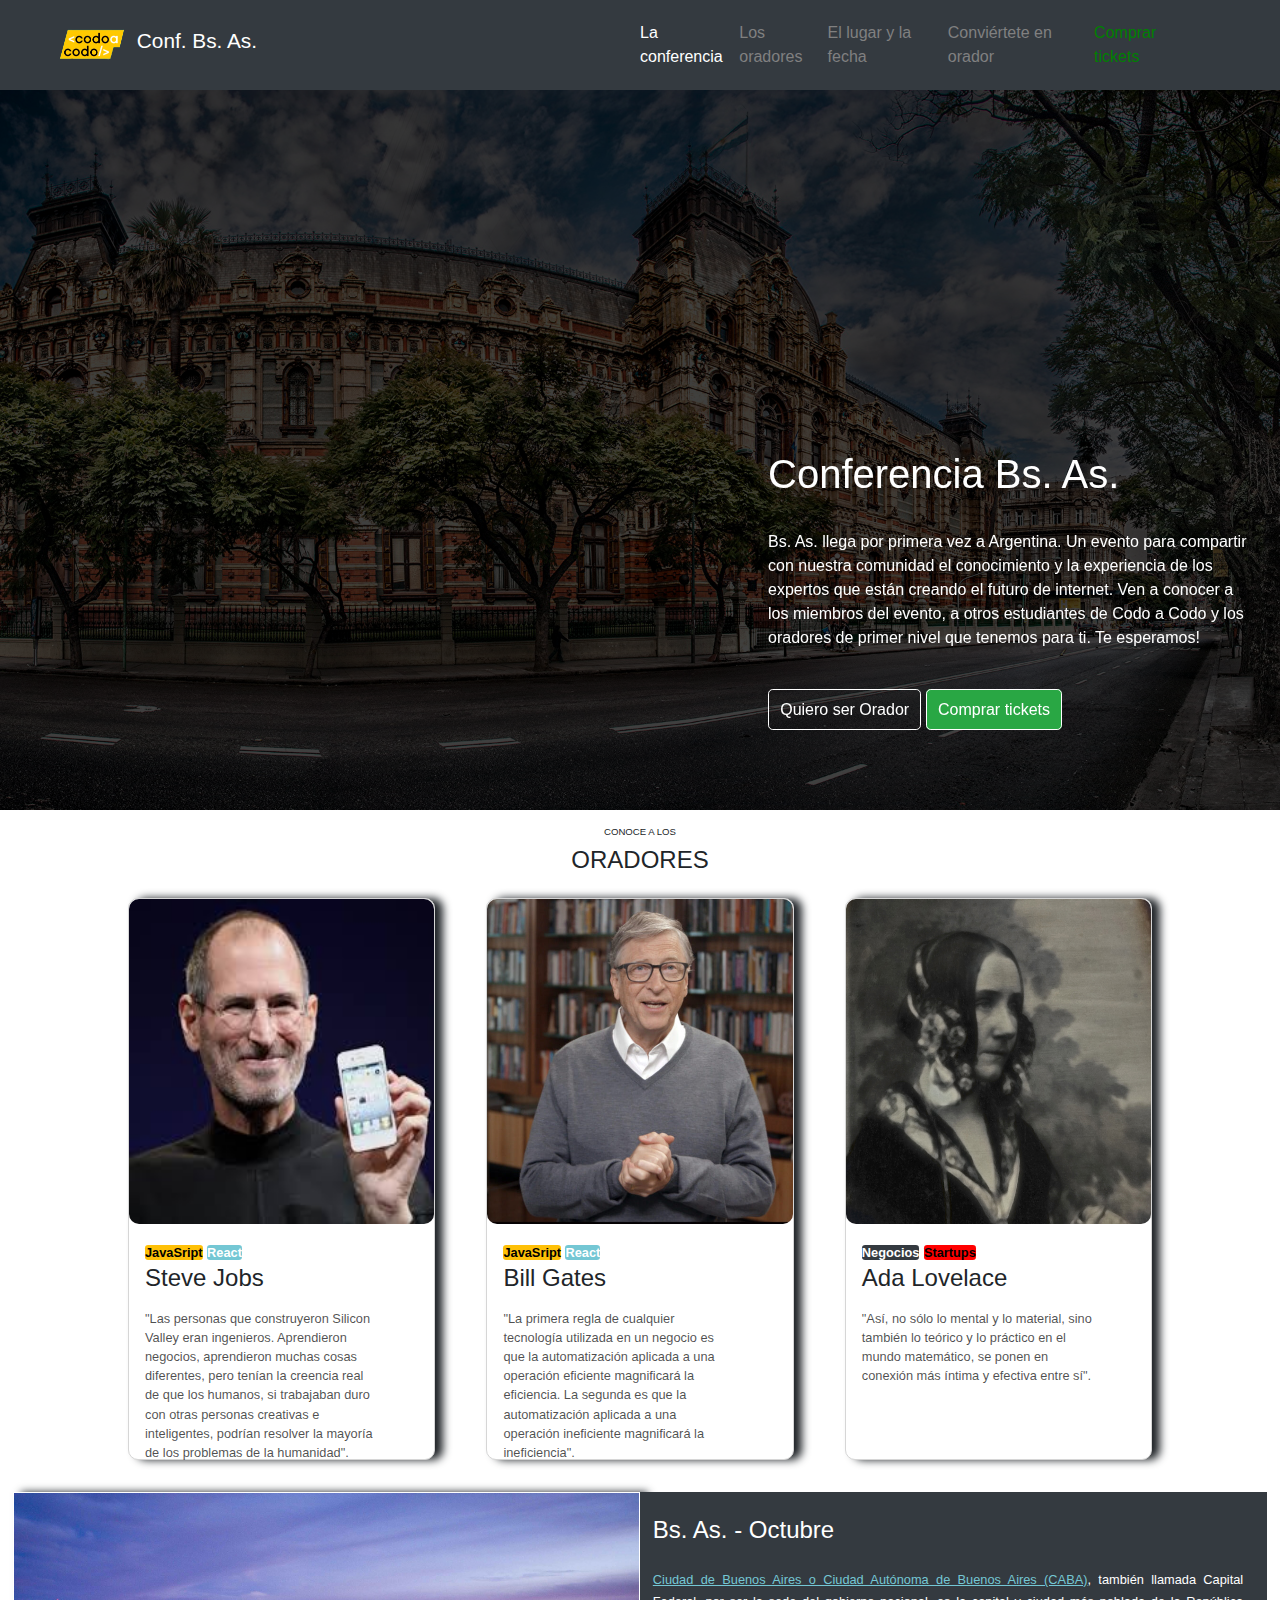
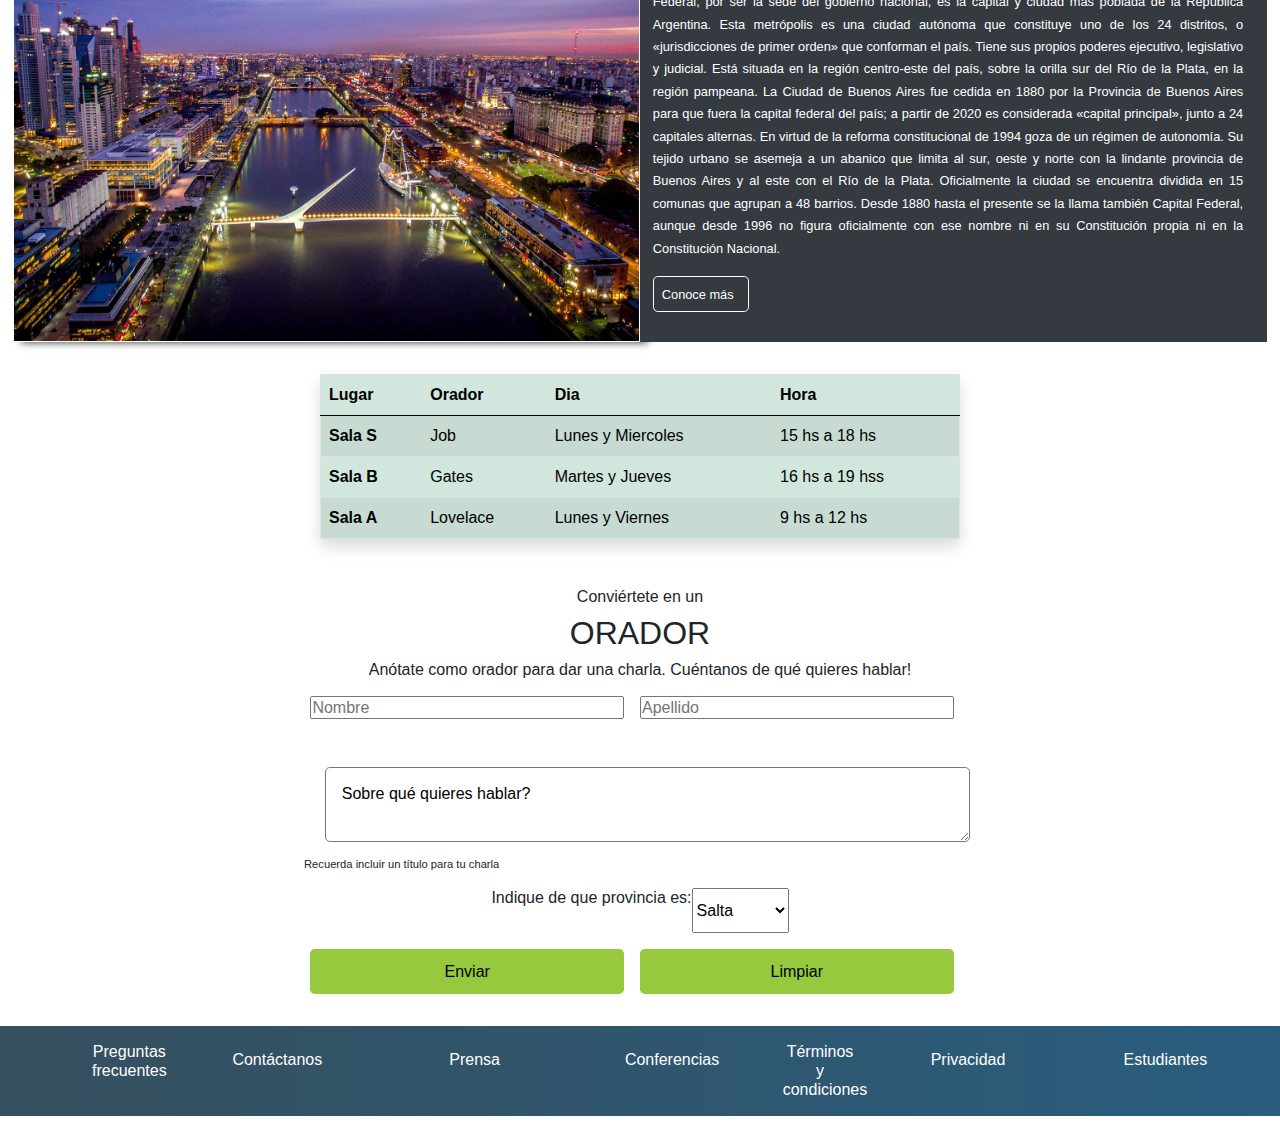
==== commit 5a1b160c: "modificacion proyecto 28 de sept" ====
--- a/index.html
+++ b/index.html
@@ -5,8 +5,8 @@
     <meta http-equiv="X-UA-Compatible" content="IE=edge">
     <meta name="viewport" content="width=device-width, initial-scale=1.0">
     <link rel="shortcut icon" href="favicon.ico">
-   <link rel="stylesheet" href="./css/bootstrap.min.css">
-   <link rel="stylesheet" href="./css/estilos.css">
+    <link rel="stylesheet" href="./css/bootstrap.min.css">
+    <link rel="stylesheet" href="./css/estilos.css">
     <title>Proyecto</title>
 </head>
 <body>
@@ -24,28 +24,29 @@
         </nav>
     </header>
     <main>
-        <section class="imagen_ppal">
-            <div class="imagen_uno">
-             <div class="varios">
-                <h1 class="titulo">Conferencia Bs. As.</h1><br>
-                <p clas="parrafo">Bs. As. llega por primera vez a Argentina. Un evento para compartir con <br><br> nuestra comunidad el conocimiento y la experiencia de los expertos que <br><br> están creando el futuro de internet. Ven a conocer a los miembros del <br><br> evento, a otros estudiantes de Codo a Codo y los oradores de primer <br><br> nivel que tenemos para ti. Te esperamos! </p>
+        <section class="imagen_ppal position-relative">
+                <div id="carouselExampleSlidesOnly" class="carousel slide" data-bs-ride="carousel">
+                <div class="carousel-inner">
+                    <div class="carousel-item active imagen_uno">
+                    <img src="./multimedia/imagenes/ba1.jpg" class="d-block w-100 imagen_uno" alt="Buenos Aires.">
+                    </div>
+                    <div class="carousel-item">
+                    <img src="./multimedia/imagenes/ba2.jpg" class="d-block w-100 imagen_uno" alt="Ciudad de Bs As">
+                    </div>
+                    <div class="carousel-item">
+                    <img src="./multimedia/imagenes/ba3.jpg" class="d-block w-100 imagen_uno" alt="BS AS.">
+                    </div>
+                </div>
+                </div>
+            <div class="position-absolute posicion resaltar  w-35 pe-4 text-white">
+                <h1 class="titulo text-white ">Conferencia Bs. As.</h1><br>
+                <p clas="parrafo">Bs. As. llega por primera vez a Argentina. Un evento para compartir con nuestra comunidad el conocimiento y la experiencia de los expertos que están creando el futuro de internet. Ven a conocer a los miembros del evento, a otros estudiantes de Codo a Codo y los oradores de primer nivel que tenemos para ti. Te esperamos! </p>
                  <div class="link_dos">
                     <a  href="#conviertete">Quiero ser Orador</a>
                     <a class="link_dost" href="./paginas/comprartickets.html">Comprar tickets</a>
                  </div>
             </div>
             </div>
-            <button class="carousel-control-prev" type="button" data-bs-target="#carouselExampleControls" data-bs-slide="prev">
-                <span class="carousel-control-prev-icon" aria-hidden="true"></span>
-                <span class="visually-hidden">Previous</span>
-              </button>
-              <button class="carousel-control-next" type="button" data-bs-target="#carouselExampleControls" data-bs-slide="next">
-                <span class="carousel-control-next-icon" aria-hidden="true"></span>
-                <span class="visually-hidden">Next</span>
-              </button>
-            </div>
-            
-
        </section>
     </main>
         <section class="orador" id="oradores">
@@ -86,20 +87,51 @@
             <div class="izquierda"></div>
              <div class="derecha">
                 <h2>Bs. As. -  Octubre</h2>
-                <p class="bsas"> <a class="ciudad" href="">Ciudad de Buenos Aires o Ciudad Autónoma de Buenos Aires (CABA)</a>, también llamada Capital Federal, por ser la sede del gobierno nacional, es la capital y ciudad más poblada de la República Argentina. Esta metrópolis es una ciudad autónoma que constituye uno de los 24 distritos, o «jurisdicciones de primer orden» que conforman el país. Tiene sus propios poderes ejecutivo, legislativo y judicial. Está situada en la región centro-este del país, sobre la orilla sur del Río de la Plata, en la región pampeana. La Ciudad de Buenos Aires fue cedida en 1880 por la Provincia de Buenos Aires para que fuera la capital federal del país; a partir de 2020 es considerada «capital principal», junto a 24 capitales alternas. En virtud de la reforma constitucional de 1994 goza de un régimen de autonomía.
+                <p class="bsas"> <a class= " ciudad" href="">Ciudad de Buenos Aires o Ciudad Autónoma de Buenos Aires (CABA)</a>, también llamada Capital Federal, por ser la sede del gobierno nacional, es la capital y ciudad más poblada de la República Argentina. Esta metrópolis es una ciudad autónoma que constituye uno de los 24 distritos, o «jurisdicciones de primer orden» que conforman el país. Tiene sus propios poderes ejecutivo, legislativo y judicial. Está situada en la región centro-este del país, sobre la orilla sur del Río de la Plata, en la región pampeana. La Ciudad de Buenos Aires fue cedida en 1880 por la Provincia de Buenos Aires para que fuera la capital federal del país; a partir de 2020 es considerada «capital principal», junto a 24 capitales alternas. En virtud de la reforma constitucional de 1994 goza de un régimen de autonomía.
                 Su tejido urbano se asemeja a un abanico que limita al sur, oeste y norte con la lindante provincia de Buenos Aires y al este con el Río de la Plata. Oficialmente la ciudad se encuentra dividida en 15 comunas que agrupan a 48 barrios. Desde 1880 hasta el presente se la llama también Capital Federal, aunque desde 1996 no figura oficialmente con ese nombre ni en su Constitución propia ni en la Constitución Nacional.
                 </p>
-                
                 <div class="conoce_bs">
                      <a href="">Conoce más</a>
                 </div>
+        </section>        
+        <section class="d-flex flex=row justify-content-center">
+                <table class="table table-success  table-striped border shadow p-3 mb-5 bg-body rounded w-50">
+                <thead>
+                    <tr>
+                    <th scope="col">Lugar</th>    
+                    <th scope="col">Orador</th>
+                    <th scope="col">Dia</th>
+                    <th scope="col">Hora</th>
+                    </tr>
+                </thead>
+                 <tbody>
+                    <tr>
+                    <th scope="row">Sala S</th>    
+                    <td>Job</td>
+                    <td>Lunes y Miercoles</td>
+                    <td>15 hs  a 18 hs</td>
+                    </tr>
+                    <tr >
+                    <th scope="row">Sala B</th>    
+                    <td>Gates</td>
+                    <td>Martes y Jueves</td>
+                    <td>16 hs a 19 hss</td>
+                    </tr>
+                    <tr >
+                    <th scope="row">Sala A</th>    
+                    <td>Lovelace</td>
+                    <td>Lunes y Viernes</td>
+                    <td>9 hs a 12 hs</td>
+                    </tr>
+            </tbody>
+            </table>
         </section>
             <h6 id="conviertete" class="form_tit">Conviértete en un</h6>
             <h2 class="form_tit" >ORADOR</h2>
             <h6 class="form_tit">Anótate como orador para dar una charla. Cuéntanos de qué quieres hablar!</h>
         <section class="formu_flex">
-            <form class="form_hijo_flex">
-            <div class="form_imp"> 
+            <form class="form_hijo_flex"> 
+            <div class="form_imp "> 
                <input class="datos" type="text" placeholder="Nombre" required>
                <input class="datos" type="text" placeholder="Apellido" required>
             </div>   
@@ -126,15 +158,15 @@
             </form>
         </section>
         <footer class="color">
-            <div class="container-fluid">
+            <div class="container-fluid conteiner-sm conteiner-md conteiner-lg">
                 <div class="row largo">
-                    <div class="col-1 pt-3 pb-4"><a class="text-white text-decoration-none">Preguntas frecuentes</a></div>
-                    <div class="col pt-4 pb-4"><a class="text-white text-decoration-none">Contáctanos</a></div>
-                    <div class="col pt-4 pb-4"><a class="text-white text-decoration-none">Prensa</a></div>
-                    <div class="col pt-4 pb-4"><a class="text-white text-decoration-none">Conferencias</a></div>
-                    <div class="col-1 pt-3 pb-4"><a class="text-white text-decoration-none">Términos y condiciones</a></div>
-                    <div class="col pt-4 pb-4"><a class="text-white text-decoration-none"">Privacidad</a></div>
-                    <div class="col pt-4 pb-4"><a class="text-white text-decoration-none">Estudiantes</a></div>
+                    <div class="col-1 col-sm col-md col-lg  pt-3 pb-4 difer"><a class="text-white text-decoration-none">Preguntas frecuentes</a></div>
+                    <div class="col col-sm col-md col-lg pt-4 pb-4"><a class="text-white text-decoration-none">Contáctanos</a></div>
+                    <div class="col col-sm col-md col-lg pt-4 pb-4"><a class="text-white text-decoration-none">Prensa</a></div>
+                    <div class="col col-sm col-md col-lg pt-4 pb-4"><a class="text-white text-decoration-none">Conferencias</a></div>
+                    <div class="col-1 col-sm col-md col-lg pt-3 pb-4 difer"><a class="text-white text-decoration-none">Términos y condiciones</a></div>
+                    <div class="col col-sm col-md col-lg pt-4 pb-4"><a class="text-white text-decoration-none"">Privacidad</a></div>
+                    <div class="col col-sm col-md col-lg pt-4 pb-4"><a class="text-white text-decoration-none">Estudiantes</a></div>
                 </div>
             </div>
         </footer>
--- a/css/estilos.css
+++ b/css/estilos.css
@@ -1,7 +1,7 @@
 * {
     margin: 0;
     padding: 0;
-     box-sizing: border-box;
+    box-sizing: border-box;
     font-family: Arial;;
 }
 .header_flex {
@@ -44,37 +44,11 @@
 .verde {
     color: green;
 }
-.imagen_ppal {
-    display: flex;
-    width: 100vw;
-    height: 80vh;
-    border: 1px solid black;
-    margin: 0 auto;
-}
-.imagen_uno{
-    background: linear-gradient(to right,rgba(0,0,0,0.5),rgba(0,0,0,0.5)),url(./imagen/ba1.jpg);
-    width: 100%;
+.imagen_uno {
+   filter:brightness(50%);
+   width: 100%;
     height: 100%;
-    background-repeat: no-repeat;
-    background-size: cover;
-    background-position: center;
-    display: flex;
-    justify-content: flex-end;
-}
-
-.varios {
-    color: white;
-    padding: 15rem 7rem;
-    text-align: right;
-    line-height: 0.8rem;
-    font-weight:0.3rem;
-}
-.titulo {
-    font-size: 2rem;
-    font-weight: 300;
-    margin-bottom: 1rem
-}
-
+}
 .link_dos  {
    padding-top: 2rem;
    
@@ -90,6 +64,13 @@
 .link_dost {
     background-color: rgb(41 167 68);
 }
+.posicion {
+    top: 50%;
+    left: 60%;
+}
+.resaltar {
+    z-index: 10;
+}
 .orador {
     display: flex;
     align-items: center;
@@ -200,8 +181,10 @@
 padding-right: 1rem;
 text-align: justify;
 }
-.ciudad:hover {
-    background-image: url("../multimedia/imagenes/ba12.jpg")
+
+.ciudadd:hover {
+    background-image: url("../css/imagen/mapacaba.jpg");
+    
 }
 .bsas a{
     color:rgb(116 199 212);
@@ -331,4 +314,140 @@
 }
 .colu_pri{
     width: 5vw;
-}+}
+@media screen and (max-width: 576px) {
+ .header_flex { 
+    flex-direction: column;
+    height: 30%;
+}
+.logo{
+    justify-content: space-between;
+    padding-left: 5rem0;
+}
+.img_logo {
+  width:20vw ;
+}
+
+.navegador {
+   flex-direction: column;
+    width: 100%;
+    height: 100%;
+    padding-right: initial;
+   
+}
+.imagen_ppal{
+    width: 100%;
+}
+.link {
+    display: inline-block;
+    margin:0.5rem;
+    border-bottom: 0.1rem solid burlywood;
+    width: 100%;
+    text-align: center;    
+}
+.varios {
+    text-align: center;
+    padding: 7rem; 
+}
+.link_dos  {
+   padding-top: 1rem;
+   display: flex;
+   flex-direction: column;
+   align-content: center;
+}
+ 
+.link_dost {
+    margin-top: 1rem;;
+}
+
+.orador_ubi {
+     flex-direction: column;
+     align-content: center;
+    
+    
+}
+.orador_flex {
+    flex-direction: column;
+    align-content: center;
+   
+ }
+ .tarjeta {
+    width: 80%;
+    margin-bottom:1rem;
+    box-shadow: -7px -7px 50px 6px rgba(0,0,0,0.54);
+    -webkit-box-shadow: -7px -7px 50px 6px rgba(0,0,0,0.54);
+    -moz-box-shadow: -7px -7px 50px 6px rgba(0,0,0,0.54);
+}
+ .tar_p{
+    width: 90%; 
+}
+.doble {
+    flex-direction: column;    
+    width: 100%;
+    height: 80vh;
+}
+.izquierda {
+    width: 100%;
+    height: 50%;
+}
+.derecha {
+    width: 100%;
+    height: 50%;
+}
+.derecha h2{
+    padding-bottom: 0.5rem;
+    font-size: 1rem;
+}
+.derecha p {
+  font-size: 0.7rem;
+  line-height:0.8rem;
+  padding-right: 0.3rem;
+}
+.conoce_bs {
+    margin-top: 0.5rem;
+    padding: 0.3rem;
+}
+.conoce_bs a {
+    padding: 1rem 0.2rem;
+}
+
+.form_hijo_flex{
+     width:100%;
+}
+
+.datos {
+    width:48%;
+    margin-left: 0.4rem;
+}
+.form_tex {
+    margin-top: 2rem;
+    
+}
+.form_control {
+    width: 96%;
+    margin-left: 0.3rem;
+}
+.recuerda {
+    width: 63%; 
+}
+.botones_imp {
+    width: 45%;
+}
+.color {
+    height:30vh;
+    padding-left: 5rem;
+    padding-right: 1rem;
+}
+.colu_pri{
+    width: 5vw;   
+}
+.largo{
+    display: flex;
+    width:100%;
+    align-content: center;
+   
+}
+.largo .difer{
+   margin-right: 3rem;
+}
+}
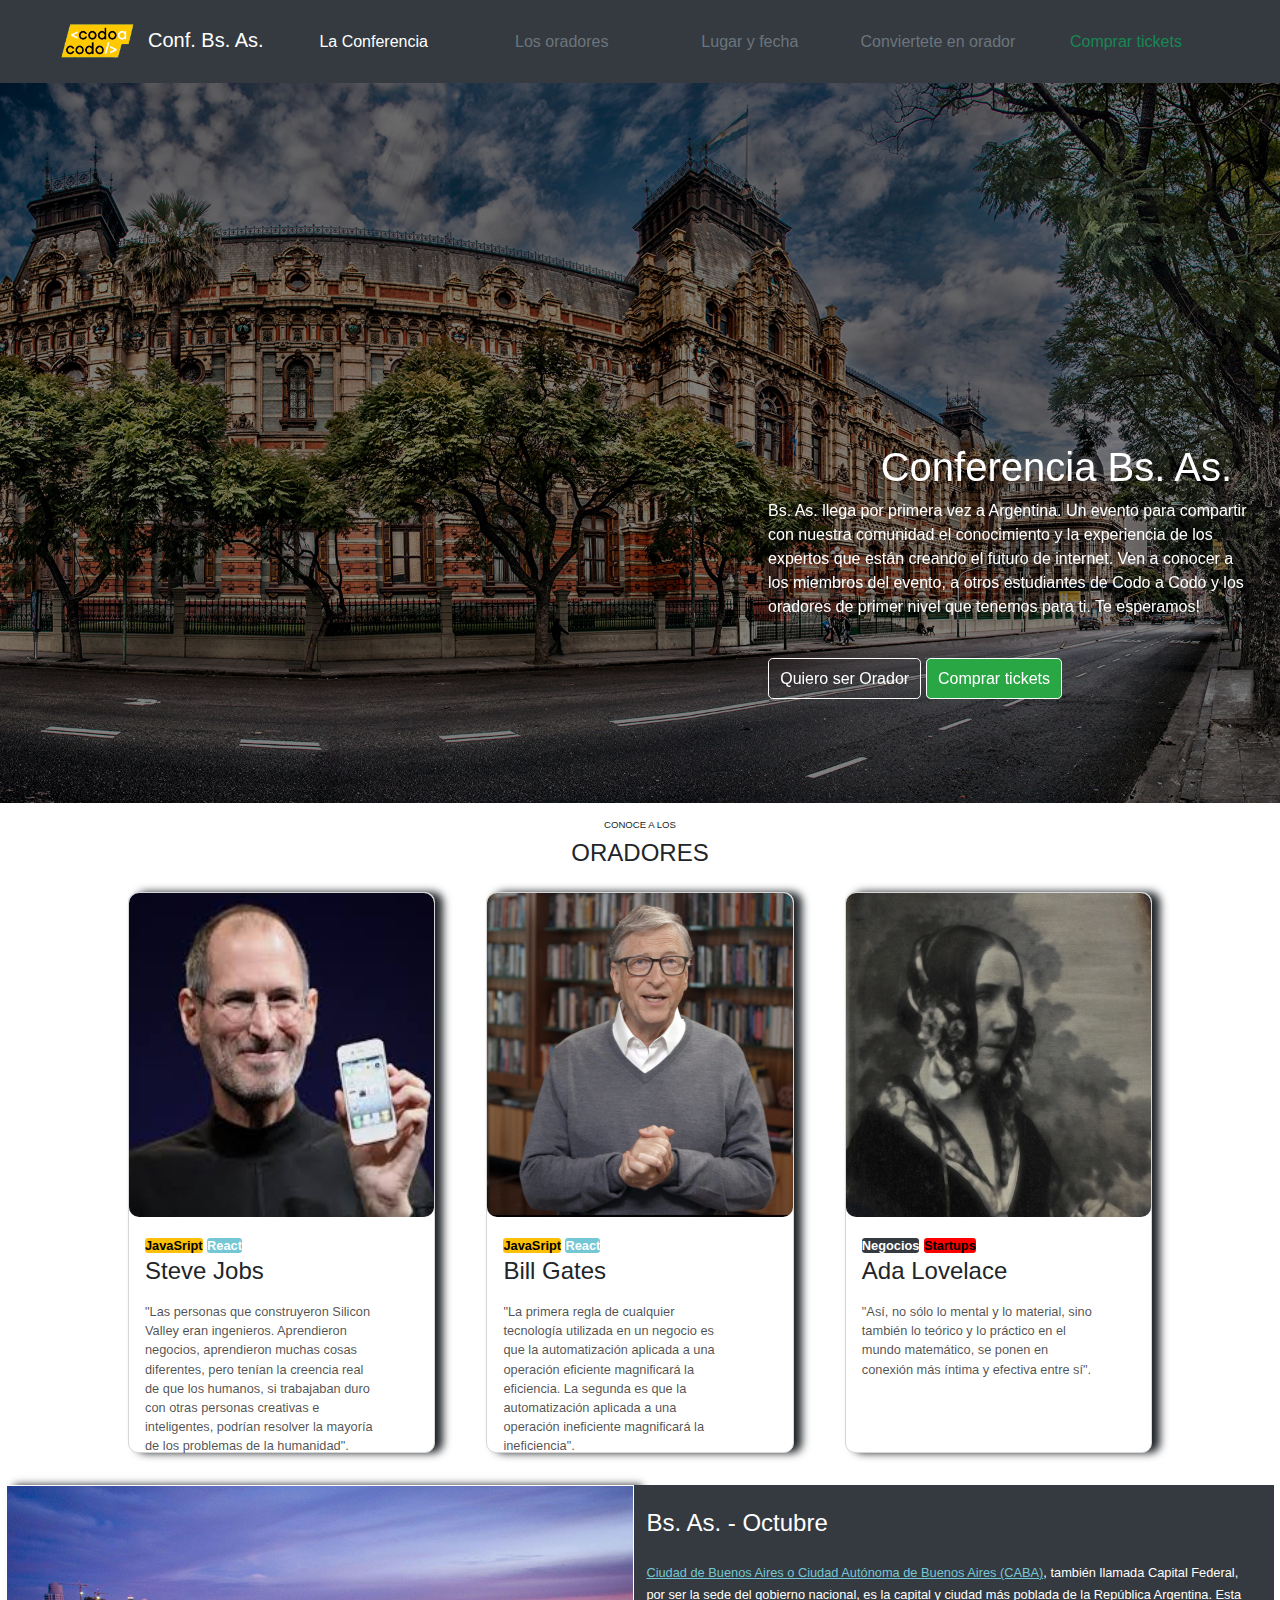
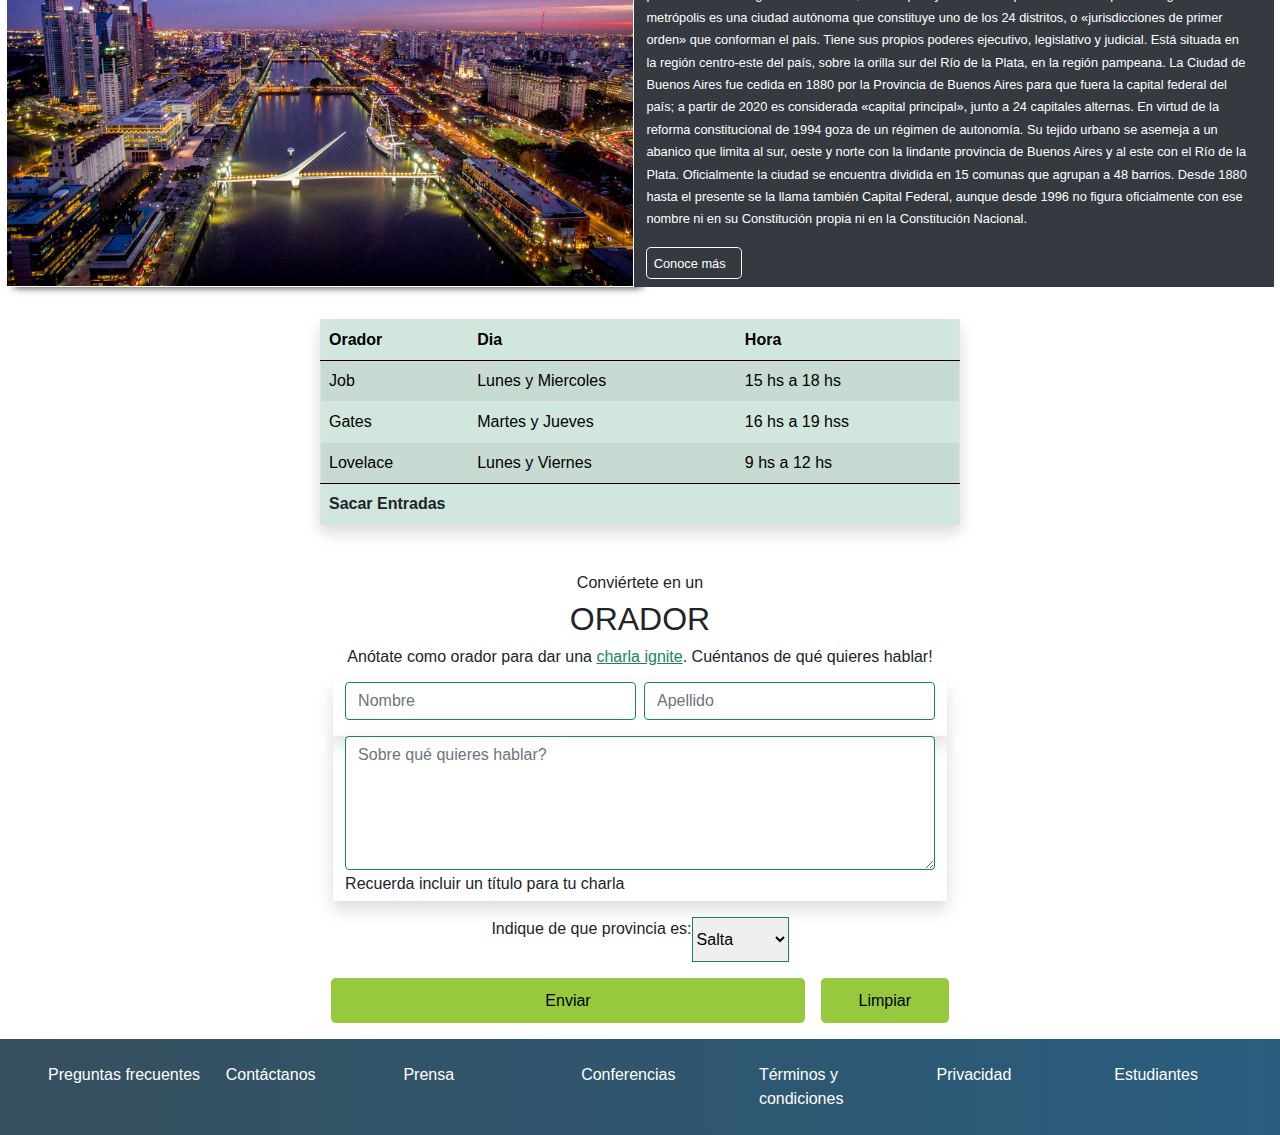
==== commit 52e720c8: "proyecto para entregar" ====
--- a/index.html
+++ b/index.html
@@ -10,49 +10,53 @@
     <title>Proyecto</title>
 </head>
 <body>
-    <header class="header_flex">
-        <div class="logo">
-          <img  class="img_logo" id="ppal" src="./multimedia/imagenes/codoacodo.png" alt="logo Codo a Codo" loading="lazy"> 
-            <h2 class="hedTit">Conf. Bs. As.</h2>
-        </div> 
-        <nav class="navegador">
-              <a class="link blanco" href="#ppal">La conferencia</a>  
-              <a class="link" href="#oradores">Los oradores</a>
-              <a class="link" href="#lugar_fecha">El lugar y la fecha</a>
-              <a class="link" href="#conviertete">Conviértete en orador</a>
-              <a class="link verde" href="./paginas/comprartickets.html">Comprar tickets</a>
-        </nav>
+    <header class="header_color">    
+        <nav class="navbar navbar-expand-lg navbar-light">
+             <div class="container-fluid ps-5">
+                 <a class="navbar-brand text-white" href="#"> <img src="./multimedia/imagenes/codoacodo.png" alt="Logo" width="100 ">Conf. Bs. As.</a>
+             <button class="navbar-toggler" type="button" data-bs-toggle="collapse" data-bs-target="#navbarSupportedContent" aria-controls="navbarSupportedContent" aria-expanded="false" aria-label="Toggle navigation">
+            <span class="navbar-toggler-icon"></span>
+             </button>
+             <div class="collapse navbar-collapse"  id="navbarSupportedContent">
+                  <ul class="navbar-nav nav-justified me-auto mb-2 mb-lg-0 header_posicion pe-5">
+                     <li class="nav-item"><a class="nav-link active text-white" aria-current="page" href="#">La Conferencia</a></li>
+                     <li class="nav-item"><a class="nav-link text-muted" href="#oradores">Los oradores</a></li>
+                     <li class="nav-item"><a class="nav-link text-muted" href="#lugar_fecha">Lugar y fecha</a></li>
+                     <li class="nav-item"><a class="nav-link text-muted" href="#conviertete">Conviertete en orador</a></li>
+                     <li class="nav-item"><a class="nav-link text-success" href="#">Comprar tickets</a></li>
+            </div>
+            </div>
+       </nav>
     </header>
     <main>
-        <section class="imagen_ppal position-relative">
-                <div id="carouselExampleSlidesOnly" class="carousel slide" data-bs-ride="carousel">
-                <div class="carousel-inner">
-                    <div class="carousel-item active imagen_uno">
-                    <img src="./multimedia/imagenes/ba1.jpg" class="d-block w-100 imagen_uno" alt="Buenos Aires.">
-                    </div>
-                    <div class="carousel-item">
-                    <img src="./multimedia/imagenes/ba2.jpg" class="d-block w-100 imagen_uno" alt="Ciudad de Bs As">
-                    </div>
-                    <div class="carousel-item">
-                    <img src="./multimedia/imagenes/ba3.jpg" class="d-block w-100 imagen_uno" alt="BS AS.">
-                    </div>
-                </div>
-                </div>
-            <div class="position-absolute posicion resaltar  w-35 pe-4 text-white">
-                <h1 class="titulo text-white ">Conferencia Bs. As.</h1><br>
-                <p clas="parrafo">Bs. As. llega por primera vez a Argentina. Un evento para compartir con nuestra comunidad el conocimiento y la experiencia de los expertos que están creando el futuro de internet. Ven a conocer a los miembros del evento, a otros estudiantes de Codo a Codo y los oradores de primer nivel que tenemos para ti. Te esperamos! </p>
+       <section class="position-relative" >
+        <div id="carouselExampleSlidesOnly" class="carousel slide" data-bs-ride="carousel">
+  <div class="carousel-inner">
+    <div class="carousel-item active">
+      <img src="./multimedia/imagenes/ba1.jpg" class="d-block w-100 alto imagen_uno" alt="Buenos Aires.">
+    </div>
+    <div class="carousel-item">
+      <img src="./multimedia/imagenes/ba2.jpg" class="d-block w-100 alto imagen_uno" alt="Ciudad de Buenos Aires.">
+    </div>
+    <div class="carousel-item">
+      <img src="./multimedia/imagenes/ba3.jpg" class="d-block w-100 alto imagen_uno" alt="Bs As.">
+    </div>
+  </div>
+</div>
+ <div class="position-absolute posicion resaltar text-white w-35 pe-4">
+                <h1 class="pe-4 img_uno_tit">Conferencia Bs. As.</h1>
+                <p class="img_uno_parra">Bs. As. llega por primera vez a Argentina. Un evento para compartir con nuestra comunidad el conocimiento y la experiencia de los expertos que están creando el futuro de internet. Ven a conocer a los miembros del evento, a otros estudiantes de Codo a Codo y los oradores de primer nivel que tenemos para ti. Te esperamos! </p>
                  <div class="link_dos">
                     <a  href="#conviertete">Quiero ser Orador</a>
                     <a class="link_dost" href="./paginas/comprartickets.html">Comprar tickets</a>
                  </div>
-            </div>
-            </div>
        </section>
+
     </main>
         <section class="orador" id="oradores">
              <h2>CONOCE A LOS</h2>
             <h3>ORADORES</h3>
-            <div class="orador_ubi"">
+            <div class="orador_ubi">
                 <div class="orador_flex">
                      <div class="tarjeta" >
                             <img class="imagen" src="./multimedia/imagenes/steve.jpg" alt="Steve Jobs" width="300px" loading="lazy"/>
@@ -60,7 +64,9 @@
                                  <a href="">JavaSript</a>
                                  <a class="react" href="">React</a>
                                  <h4>Steve Jobs</h4>
-                                 <p class="tar_p">"Las personas que construyeron Silicon Valley eran ingenieros. Aprendieron negocios, aprendieron muchas cosas diferentes, pero tenían la creencia real de que los humanos, si trabajaban duro con otras personas creativas e inteligentes, podrían resolver la mayoría de los problemas de la humanidad".</p>
+                                 <div>
+                                      <p class="tar_p">"Las personas que construyeron Silicon Valley eran ingenieros. Aprendieron negocios, aprendieron muchas cosas diferentes, pero tenían la creencia real de que los humanos, si trabajaban duro con otras personas creativas e inteligentes, podrían resolver la mayoría de los problemas de la humanidad".</p>
+                                 </div>
                             </div>
                      </div>  
                      <div class="tarjeta">
@@ -84,21 +90,22 @@
              </div>    
         </section>
          <section class="doble" id="lugar_fecha">
-            <div class="izquierda"></div>
-             <div class="derecha">
+            <div class="izquierda">
+            </div>
+             <div class="derecha text-sm-start">
                 <h2>Bs. As. -  Octubre</h2>
-                <p class="bsas"> <a class= " ciudad" href="">Ciudad de Buenos Aires o Ciudad Autónoma de Buenos Aires (CABA)</a>, también llamada Capital Federal, por ser la sede del gobierno nacional, es la capital y ciudad más poblada de la República Argentina. Esta metrópolis es una ciudad autónoma que constituye uno de los 24 distritos, o «jurisdicciones de primer orden» que conforman el país. Tiene sus propios poderes ejecutivo, legislativo y judicial. Está situada en la región centro-este del país, sobre la orilla sur del Río de la Plata, en la región pampeana. La Ciudad de Buenos Aires fue cedida en 1880 por la Provincia de Buenos Aires para que fuera la capital federal del país; a partir de 2020 es considerada «capital principal», junto a 24 capitales alternas. En virtud de la reforma constitucional de 1994 goza de un régimen de autonomía.
+                <p class="bsas text-sm-start"> <a class= " ciudad" href="">Ciudad de Buenos Aires o Ciudad Autónoma de Buenos Aires (CABA)</a>, también llamada Capital Federal, por ser la sede del gobierno nacional, es la capital y ciudad más poblada de la República Argentina. Esta metrópolis es una ciudad autónoma que constituye uno de los 24 distritos, o «jurisdicciones de primer orden» que conforman el país. Tiene sus propios poderes ejecutivo, legislativo y judicial. Está situada en la región centro-este del país, sobre la orilla sur del Río de la Plata, en la región pampeana. La Ciudad de Buenos Aires fue cedida en 1880 por la Provincia de Buenos Aires para que fuera la capital federal del país; a partir de 2020 es considerada «capital principal», junto a 24 capitales alternas. En virtud de la reforma constitucional de 1994 goza de un régimen de autonomía.
                 Su tejido urbano se asemeja a un abanico que limita al sur, oeste y norte con la lindante provincia de Buenos Aires y al este con el Río de la Plata. Oficialmente la ciudad se encuentra dividida en 15 comunas que agrupan a 48 barrios. Desde 1880 hasta el presente se la llama también Capital Federal, aunque desde 1996 no figura oficialmente con ese nombre ni en su Constitución propia ni en la Constitución Nacional.
                 </p>
                 <div class="conoce_bs">
                      <a href="">Conoce más</a>
                 </div>
+             </div>
         </section>        
-        <section class="d-flex flex=row justify-content-center">
+        <section class="d-flex flex-row justify-content-center">
                 <table class="table table-success  table-striped border shadow p-3 mb-5 bg-body rounded w-50">
                 <thead>
                     <tr>
-                    <th scope="col">Lugar</th>    
                     <th scope="col">Orador</th>
                     <th scope="col">Dia</th>
                     <th scope="col">Hora</th>
@@ -106,44 +113,49 @@
                 </thead>
                  <tbody>
                     <tr>
-                    <th scope="row">Sala S</th>    
                     <td>Job</td>
                     <td>Lunes y Miercoles</td>
                     <td>15 hs  a 18 hs</td>
                     </tr>
                     <tr >
-                    <th scope="row">Sala B</th>    
                     <td>Gates</td>
                     <td>Martes y Jueves</td>
                     <td>16 hs a 19 hss</td>
                     </tr>
                     <tr >
-                    <th scope="row">Sala A</th>    
                     <td>Lovelace</td>
                     <td>Lunes y Viernes</td>
                     <td>9 hs a 12 hs</td>
                     </tr>
             </tbody>
+            <tfoot>
+                <tr>
+                    <td colspan="3"> <a href="" class="text-decoration-none text-dark fw-bold">Sacar Entradas</a> </td>
+                </tr>
+            </tfoot>
             </table>
         </section>
             <h6 id="conviertete" class="form_tit">Conviértete en un</h6>
             <h2 class="form_tit" >ORADOR</h2>
-            <h6 class="form_tit">Anótate como orador para dar una charla. Cuéntanos de qué quieres hablar!</h>
-        <section class="formu_flex">
-            <form class="form_hijo_flex"> 
-            <div class="form_imp "> 
-               <input class="datos" type="text" placeholder="Nombre" required>
-               <input class="datos" type="text" placeholder="Apellido" required>
-            </div>   
-            <div class="form_tex">
-                <textarea class="form_control" id="exampleFormControlTextarea1" rows="3">Sobre qué quieres hablar?</textarea>
-            </div> 
-            <div class="recuerda">   
-                <h7>Recuerda incluir un título para tu charla</h7>
+            <h6 class="form_tit">Anótate como orador para dar una <a  class="text-success" href="https/:/www.google.con">charla ignite</a>. Cuéntanos de qué quieres hablar!</h6>
+         <section id="formulario" class="container  mt-3">
+            <div class="row ancho shadow" >
+                <div class="col mb-3 d-flex">
+                    <input type="text" class="form-control me-2 border-success tam_tex" id="exampleFormControlInput1" placeholder="Nombre" >
+                    <input type="text" class="form-control border-success tam_tex" id="exampleFormControlInput2" placeholder="Apellido">
+                </div>
             </div>
+            <div class="row ancho shadow">
+            <div class="col mb-1">
+                <textarea name="" class="form-control border-success" id="exampleFormControlTextarea1" cols="50" rows="5" placeholder="Sobre qué quieres hablar?"></textarea>
+             </div>
+             <div class="text-start fs-6">   
+                <h6>Recuerda incluir un título para tu charla</h6>
+            </div>
+        </section>
                 <div class="selector_flex">
                     <p class="selec_par">Indique de que provincia es:</p>
-                    <select class="form_sel">
+                    <select class="form_sel border-success">
                         <option value="">Salta</option>
                         <option value="">Entre Rios</option>
                         <option value="">Santa Fe</option>
@@ -151,20 +163,20 @@
                         <option value="">Córdoba</option>
                     </select>
                  </div>
-                     <div class="botones">
-                       <input class="botones_imp" type="submit" value="Enviar">
-                       <input class="botones_imp" type="submit" value="Limpiar">
+                     <div class="botones mb-3">
+                       <input class="boton_imp" type="submit" value="Enviar">
+                       <input class="boton_limp" type="submit" value="Limpiar">
                   </div>
             </form>
         </section>
         <footer class="color">
             <div class="container-fluid conteiner-sm conteiner-md conteiner-lg">
-                <div class="row largo">
-                    <div class="col-1 col-sm col-md col-lg  pt-3 pb-4 difer"><a class="text-white text-decoration-none">Preguntas frecuentes</a></div>
+                <div class=" row largo">
+                    <div class="col col-sm col-md col-lg pt-4 pb-4 ps-5"><a class="text-white text-decoration-none">Preguntas frecuentes</a></div>
                     <div class="col col-sm col-md col-lg pt-4 pb-4"><a class="text-white text-decoration-none">Contáctanos</a></div>
                     <div class="col col-sm col-md col-lg pt-4 pb-4"><a class="text-white text-decoration-none">Prensa</a></div>
                     <div class="col col-sm col-md col-lg pt-4 pb-4"><a class="text-white text-decoration-none">Conferencias</a></div>
-                    <div class="col-1 col-sm col-md col-lg pt-3 pb-4 difer"><a class="text-white text-decoration-none">Términos y condiciones</a></div>
+                    <div class="col col-sm col-md col-lg pt-4 pb-4"><a class="text-white text-decoration-none">Términos y condiciones</a></div>
                     <div class="col col-sm col-md col-lg pt-4 pb-4"><a class="text-white text-decoration-none"">Privacidad</a></div>
                     <div class="col col-sm col-md col-lg pt-4 pb-4"><a class="text-white text-decoration-none">Estudiantes</a></div>
                 </div>
--- a/css/estilos.css
+++ b/css/estilos.css
@@ -4,55 +4,30 @@
     box-sizing: border-box;
     font-family: Arial;;
 }
-.header_flex {
-    display: flex;
+.header_color {
     background-color: rgb(52,58,64);
-    width: 100vw;;
-    height:10vh;
-    justify-content: center;
+}
+.header_posicion {
+    display:flex;
+    justify-content: flex-end;
+    width: 100%;
+}
+.alto {
+    height:85vh;
     margin: 0 auto;
 }
-.logo {
-    display: flex;
-    width: 50%;
-    align-items: center;
-    padding-left: 3rem;
-}
-.img_logo {
-    width: 15%;
-}
-.hedTit {
-    color: white;
-    font-size: 1.3rem;
-    font-weight: normal;
-}
-.navegador {
-    width: 50%;
-    display: flex;
-    align-items: center;
-    justify-content: space-between;
-    padding-right: 5rem;
-}
-.link {
-    text-decoration: none;
-    color: gray;;
-    
-}
-.blanco {
-    color: white;
-}
-.verde {
-    color: green;
-}
 .imagen_uno {
-   filter:brightness(50%);
+   filter: brightness(50%);
    width: 100%;
-    height: 100%;
+   height: 100%;
+   margin: 0 auto;
+}
+.img_uno_tit {
+    text-align: end;
 }
 .link_dos  {
    padding-top: 2rem;
-   
-}
+ }
 .link_dos a {
     text-decoration:none ;
     color:white;
@@ -69,7 +44,7 @@
     left: 60%;
 }
 .resaltar {
-    z-index: 10;
+   z-index: 10;
 }
 .orador {
     display: flex;
@@ -141,19 +116,16 @@
     font-size: 0.8rem;
     color: rgba(0,0,0,0.7);
     line-height: 1.2rem;
-    ;
 }
 .doble {
     display: flex;
     justify-content: center;
-    width: 100vw;
-    height: 50vh;
+    width: 100%;
     margin: 2rem auto;
 }
 .izquierda {
     background-image: url("../multimedia/imagenes/bsastres.jpg");
     width:49%;
-    height: 100%;
     background-size: cover;
     background-repeat: no-repeat;
     background-position: center;
@@ -162,12 +134,14 @@
 }
 .derecha {
     background-color: rgb(52,58,64);
-    width: 49%;
-    height: 100%;
+    width: 50%;
    /* border: 0.05rem solid white;*/
     color: white;
     padding: 1.5rem 0.5rem 0 0.8rem;
     box-shadow: 1rem 0 1rem 0;
+    display: flex;
+    flex-direction: column;
+
 }
 .derecha h2{
     padding-bottom: 1rem;
@@ -192,9 +166,9 @@
 .conoce_bs {
     border: 1px double white ;
     width: 6rem;
-    margin-top: 1rem;
-    padding: 0.3rem;
+    padding: 0.2rem;
     border-radius:0.3rem ;
+    margin-bottom: 00.5rem;
 }
 .conoce_bs a {
     color: white;
@@ -216,64 +190,13 @@
 .form_tit{
     text-align: center;
 }
-.formu_flex{
-    display: flex;
-    align-content: center;
-    flex-direction: column;
-    width: 100%;
-    height: 40h;
-    margin-top: 1rem;
-    background-color: white;
-   
-}
-.form_hijo_flex{
-    display: flex;
-     width: 70%;
-     height: 100%;
-    align-content:  center;
-    flex-direction: column;
-    
+.form_tit a {
+    color: black;
+    margin-bottom: 1rem;
+}
+.ancho {
+    width: 55%;
     margin: 0 auto;
-}
-.form_imp {
-    display: flex;
-    height:10%;
-    justify-content: center;
-    width: 100%;
-    margin-bottom: 1rem;
-   
-}
-.datos {
-    text-align: left;
-    width:35%;
-    border-radius: 0.3rem grey;
-    margin-right: 1rem;
-}
-.form_tex {
-    display: flex;
-    width: 100%;
-    flex-direction: column;
-    align-content: center;
-    margin-top: 2rem;
-    
-}
-.form_control {
-    text-align: left;
-    width: 72%;
-    margin-left: 8.3rem;
-    padding-left: 1rem;
-    padding-top: 1rem;
-    border-radius: 0.3rem;
-}
-.recuerda {
-    display: flex;
-    flex-direction: column;
-    width: 78%; 
-    margin-top: 1rem;
-}
-.recuerda h7{
-     font-size: 0.7rem;
-     width: 60%;
 }
 
 .selector_flex {
@@ -297,157 +220,433 @@
     margin-top: 1rem;
     height: 5vh;
 }
-.botones_imp {
+.boton_imp {
     background-color:rgb(150 201 62);
-    width: 35%;
+    width: 37%;
     margin-right: 1rem;
     border: none;
     border-radius: 0.3rem;
 }
+.boton_limp {
+background-color:rgb(150 201 62);
+    width:10%;
+     border: none;
+    border-radius: 0.3rem;
+}
 .color {
-    margin-top: 2rem;
+    width: 100%; 
     background-image: linear-gradient(to left, rgb(41, 93, 126), rgb(54, 79, 94));
-    width: 100%;
-    height: 10vh;
-    padding-left: 5rem;
-    padding-right: 1rem;
-}
-.colu_pri{
-    width: 5vw;
-}
-@media screen and (max-width: 576px) {
- .header_flex { 
+  
+}
+
+@media screen and (max-width: 500px) {
+
+.posicion {
+    top: 1%;
+    left: 15%;
+    width:85%;
+}
+.img_uno_tit {
+    font-size: 1rem;
+}
+.img_uno_parra {
+    font-size: 0.8rem;
+    margin-bottom: 0;
+    width: 90%;
+}
+.orador_flex {
+    width:100%;
+    display:flex;
+    align-content: center;
     flex-direction: column;
-    height: 30%;
-}
-.logo{
-    justify-content: space-between;
-    padding-left: 5rem0;
-}
-.img_logo {
-  width:20vw ;
-}
-
-.navegador {
-   flex-direction: column;
-    width: 100%;
-    height: 100%;
-    padding-right: initial;
-   
-}
-.imagen_ppal{
-    width: 100%;
-}
-.link {
-    display: inline-block;
-    margin:0.5rem;
-    border-bottom: 0.1rem solid burlywood;
-    width: 100%;
-    text-align: center;    
-}
-.varios {
-    text-align: center;
-    padding: 7rem; 
-}
-.link_dos  {
-   padding-top: 1rem;
-   display: flex;
-   flex-direction: column;
-   align-content: center;
-}
- 
-.link_dost {
-    margin-top: 1rem;;
-}
-
-.orador_ubi {
-     flex-direction: column;
-     align-content: center;
-    
-    
-}
-.orador_flex {
-    flex-direction: column;
-    align-content: center;
-   
  }
  .tarjeta {
-    width: 80%;
-    margin-bottom:1rem;
+    border:1px solid rgb(214, 214, 214);
+    border-radius: 10px;
+    width: 95%;
     box-shadow: -7px -7px 50px 6px rgba(0,0,0,0.54);
     -webkit-box-shadow: -7px -7px 50px 6px rgba(0,0,0,0.54);
     -moz-box-shadow: -7px -7px 50px 6px rgba(0,0,0,0.54);
+    align-self: center;
+    margin-bottom: 1rem;
 }
  .tar_p{
-    width: 90%; 
+    width: 100%;
+    font-size: 0.8rem;
+    color: rgba(0,0,0,0.7);
+    line-height: 1.2rem;
+    
 }
 .doble {
-    flex-direction: column;    
-    width: 100%;
-    height: 80vh;
+    display: flex;
+    flex-direction: column;
+    width: 100%;
+    margin: 0.1rem;
+    height:95vh;
 }
 .izquierda {
+    background-image: url("../multimedia/imagenes/bsastres.jpg");
+    width: 100%;
+    border:1px solid red;
+    background-size: cover;
+    background-repeat: no-repeat;
+    background-position: center;
+    border:  0.05rem solid white;
+    box-shadow: 0.5rem 0 0.5rem 0;
+    margin-bottom: 0.5rem;
+    height: 40%;
+}
+.derecha {
     width: 100%;
     height: 50%;
-}
-.derecha {
-    width: 100%;
-    height: 50%;
+    margin-left: 0.5rem;
 }
 .derecha h2{
-    padding-bottom: 0.5rem;
+    padding-bottom:0.5em;
     font-size: 1rem;
 }
 .derecha p {
-  font-size: 0.7rem;
-  line-height:0.8rem;
-  padding-right: 0.3rem;
-}
-.conoce_bs {
-    margin-top: 0.5rem;
-    padding: 0.3rem;
-}
-.conoce_bs a {
-    padding: 1rem 0.2rem;
-}
-
-.form_hijo_flex{
-     width:100%;
-}
-
-.datos {
-    width:48%;
-    margin-left: 0.4rem;
-}
-.form_tex {
-    margin-top: 2rem;
-    
-}
-.form_control {
-    width: 96%;
-    margin-left: 0.3rem;
-}
-.recuerda {
-    width: 63%; 
-}
-.botones_imp {
-    width: 45%;
-}
+font-size: 0.7rem;
+font-weight: normal;
+line-height: 1rem;
+padding-right: 0.5rem;
+}
+
+.tam_tex {
+    font-size: 0.9rem;
+}
+
 .color {
-    height:30vh;
-    padding-left: 5rem;
-    padding-right: 1rem;
-}
-.colu_pri{
-    width: 5vw;   
-}
-.largo{
-    display: flex;
-    width:100%;
-    align-content: center;
-   
-}
-.largo .difer{
-   margin-right: 3rem;
-}
-}
+    width: 100%; 
+    background-image: linear-gradient(to left, rgb(41, 93, 126), rgb(54, 79, 94));
+
+}
+}
+/*@media screen and (max-width:576px) {
+
+    .posicion {
+        top: 5%;
+        left: 12%;
+        width: 85%;
+    }
+    .img_uno_tit {
+        font-size: 1rem;
+    }
+    .img_uno_parra {
+        font-size: 0.8rem;
+        margin-bottom: 0;
+        width: 90%;
+    }
+    .orador_flex {
+        width:100%;
+        display:flex;
+        align-content: center;
+        flex-direction: column;
+     }
+     .tarjeta {
+        border:1px solid rgb(214, 214, 214);
+        border-radius: 10px;
+        width: 85%;
+        box-shadow: -7px -7px 50px 6px rgba(0,0,0,0.54);
+        -webkit-box-shadow: -7px -7px 50px 6px rgba(0,0,0,0.54);
+        -moz-box-shadow: -7px -7px 50px 6px rgba(0,0,0,0.54);
+        align-self: center;
+        margin-bottom: 1rem;
+    }
+     .tar_p{
+        width: 100%;
+        font-size: 0.8rem;
+        color: rgba(0,0,0,0.7);
+        line-height: 1.2rem;
+        
+    }
+    .doble {
+        display: flex;
+        flex-direction: column;
+        width: 100%;
+        margin: 0.1rem;
+        height:95vh;
+    }
+    .izquierda {
+        background-image: url("../multimedia/imagenes/bsastres.jpg");
+        width: 100%;
+        border:1px solid red;
+        background-size: cover;
+        background-repeat: no-repeat;
+        background-position: center;
+        border:  0.05rem solid white;
+        box-shadow: 0.5rem 0 0.5rem 0;
+        margin-bottom: 0.5rem;
+        height: 40%;
+    }
+    .derecha {
+        width: 100%;
+        height: 45%;
+    }
+    .derecha h2{
+        padding-bottom:0.5em;
+        font-size: 1rem;
+    }
+    .derecha p {
+    font-size: 0.7rem;
+    font-weight: normal;
+    line-height: 1rem;
+    padding-right: 0.5rem;
+    }
+    
+    .tam_tex {
+        font-size: 0.9rem;
+    }
+    
+    .color {
+        width: 100%; 
+        background-image: linear-gradient(to left, rgb(41, 93, 126), rgb(54, 79, 94));
+    
+    }
+    }
+    /*@media screen and (max-width:768px) {
+
+    .posicion {
+        top: 5%;
+        left: 20%;
+    }
+    .img_uno_tit {
+        font-size: 1.5rem;
+    }
+    .img_uno_parra {
+        font-size: 1rem;
+        margin-bottom: 0;
+        width: 90%;
+    }
+    .orador_flex {
+        width:100%;
+        display:flex;
+        align-content: center;
+        flex-direction: column;
+     }
+     .tarjeta {
+        border:1px solid rgb(214, 214, 214);
+        border-radius: 10px;
+        width: 90%;
+        box-shadow: -7px -7px 50px 6px rgba(0,0,0,0.54);
+        -webkit-box-shadow: -7px -7px 50px 6px rgba(0,0,0,0.54);
+        -moz-box-shadow: -7px -7px 50px 6px rgba(0,0,0,0.54);
+        align-self: center;
+        margin-bottom: 1rem;
+    }
+     .tar_p{
+        width: 100%;
+        font-size: 1rem;
+        color: rgba(0,0,0,0.7);
+        line-height: 1.2rem;
+        
+    }
+    .doble {
+        display: flex;
+        flex-direction: column;
+        width: 100%;
+        margin: 0.1rem;
+        height:95vh;
+    }
+    .izquierda {
+        background-image: url("../multimedia/imagenes/bsastres.jpg");
+        width: 100%;
+        border:1px solid red;
+        background-size: cover;
+        background-repeat: no-repeat;
+        background-position: center;
+        border:  0.05rem solid white;
+        box-shadow: 0.5rem 0 0.5rem 0;
+        margin-bottom: 0.5rem;
+        height: 40%;
+    }
+    .derecha {
+        width: 100%;
+        height: 45%;
+    }
+    .derecha h2{
+        padding-bottom:0.5em;
+        font-size: 1.5rem;
+    }
+    .derecha p {
+    font-size: 1rem;
+    font-weight: normal;
+    line-height: 1rem;
+    padding-right: 0.5rem;
+    }
+    
+    .tam_tex {
+        font-size: 0.9rem;
+    }
+    
+    .color {
+        width: 100%; 
+        background-image: linear-gradient(to left, rgb(41, 93, 126), rgb(54, 79, 94));
+    
+    }
+    }
+   /* @media screen and (min--width:992px) {
+
+    .posicion {
+        top: 15%;
+        left: 50%;
+        width: 50%;
+    }
+    .img_uno_tit {
+        font-size: 1.5rem;
+    }
+    .img_uno_parra {
+        font-size: 1rem;
+        margin-bottom: 0;
+        width: 90%;
+    }
+    .orador_flex {
+        width:100%;
+        display:flex;
+        align-content: center;
+        flex-direction: column;
+     }
+     .tarjeta {
+        border:1px solid rgb(214, 214, 214);
+        border-radius: 10px;
+        width: 90%;
+        box-shadow: -7px -7px 50px 6px rgba(0,0,0,0.54);
+        -webkit-box-shadow: -7px -7px 50px 6px rgba(0,0,0,0.54);
+        -moz-box-shadow: -7px -7px 50px 6px rgba(0,0,0,0.54);
+        align-self: center;
+        margin-bottom: 1rem;
+    }
+     .tar_p{
+        width: 100%;
+        font-size: 1rem;
+        color: rgba(0,0,0,0.7);
+        line-height: 1.2rem;
+        
+    }
+    .doble {
+        display: flex;
+        flex-direction: column;
+        width: 100%;
+        margin: 0.1rem;
+        height:95vh;
+    }
+    .izquierda {
+        background-image: url("../multimedia/imagenes/bsastres.jpg");
+        width: 100%;
+        border:1px solid red;
+        background-size: cover;
+        background-repeat: no-repeat;
+        background-position: center;
+        border:  0.05rem solid white;
+        box-shadow: 0.5rem 0 0.5rem 0;
+        margin-bottom: 0.5rem;
+        height: 40%;
+    }
+    .derecha {
+        width: 100%;
+        height: 45%;
+    }
+    .derecha h2{
+        padding-bottom:0.5em;
+        font-size: 1.5rem;
+    }
+    .derecha p {
+    font-size: 1rem;
+    font-weight: normal;
+    line-height: 1.2rem;
+    padding-right: 0.5rem;
+    }
+    
+    .tam_tex {
+        font-size: 0.9rem;
+    }
+    
+    .color {
+        width: 100%; 
+        background-image: linear-gradient(to left, rgb(41, 93, 126), rgb(54, 79, 94));
+    
+    }
+    }
+    @media screen and (min-width:1081px) {
+
+    .posicion {
+        top:40%;
+        left: 50%;
+        width: 50%;
+    }
+    .img_uno_tit {
+        font-size: 1.5rem;
+    }
+    .img_uno_parra {
+        font-size: 1rem;
+        margin-bottom: 0;
+        width: 90%;
+    }
+    .orador_flex {
+        width:100%;
+        display:flex;
+        align-content: center;
+        flex-direction: column;
+     }
+     .tarjeta {
+        border:1px solid rgb(214, 214, 214);
+        border-radius: 10px;
+        width: 90%;
+        box-shadow: -7px -7px 50px 6px rgba(0,0,0,0.54);
+        -webkit-box-shadow: -7px -7px 50px 6px rgba(0,0,0,0.54);
+        -moz-box-shadow: -7px -7px 50px 6px rgba(0,0,0,0.54);
+        align-self: center;
+        margin-bottom: 1rem;
+    }
+     .tar_p{
+        width: 100%;
+        font-size: 1rem;
+        color: rgba(0,0,0,0.7);
+        line-height: 1.2rem;
+        
+    }
+    .doble {
+        display: flex;
+        flex-direction: column;
+        width: 100%;
+        margin: 0.1rem;
+        height:95vh;
+    }
+    .izquierda {
+        background-image: url("../multimedia/imagenes/bsastres.jpg");
+        width: 100%;
+        border:1px solid red;
+        background-size: cover;
+        background-repeat: no-repeat;
+        background-position: center;
+        border:  0.05rem solid white;
+        box-shadow: 0.5rem 0 0.5rem 0;
+        margin-bottom: 0.5rem;
+        height: 40%;
+    }
+    .derecha {
+        width: 100%;
+        height: 45%;
+    }
+    .derecha h2{
+        padding-bottom:0.5em;
+        font-size: 1.5rem;
+    }
+    .derecha p {
+    font-size: 1rem;
+    font-weight: normal;
+    line-height: 1.2rem;
+    padding-right: 0.5rem;
+    }
+    
+    .tam_tex {
+        font-size: 0.9rem;
+    }
+    
+    .color {
+        width: 100%; 
+        background-image: linear-gradient(to left, rgb(41, 93, 126), rgb(54, 79, 94));
+    
+    }
+    }
+
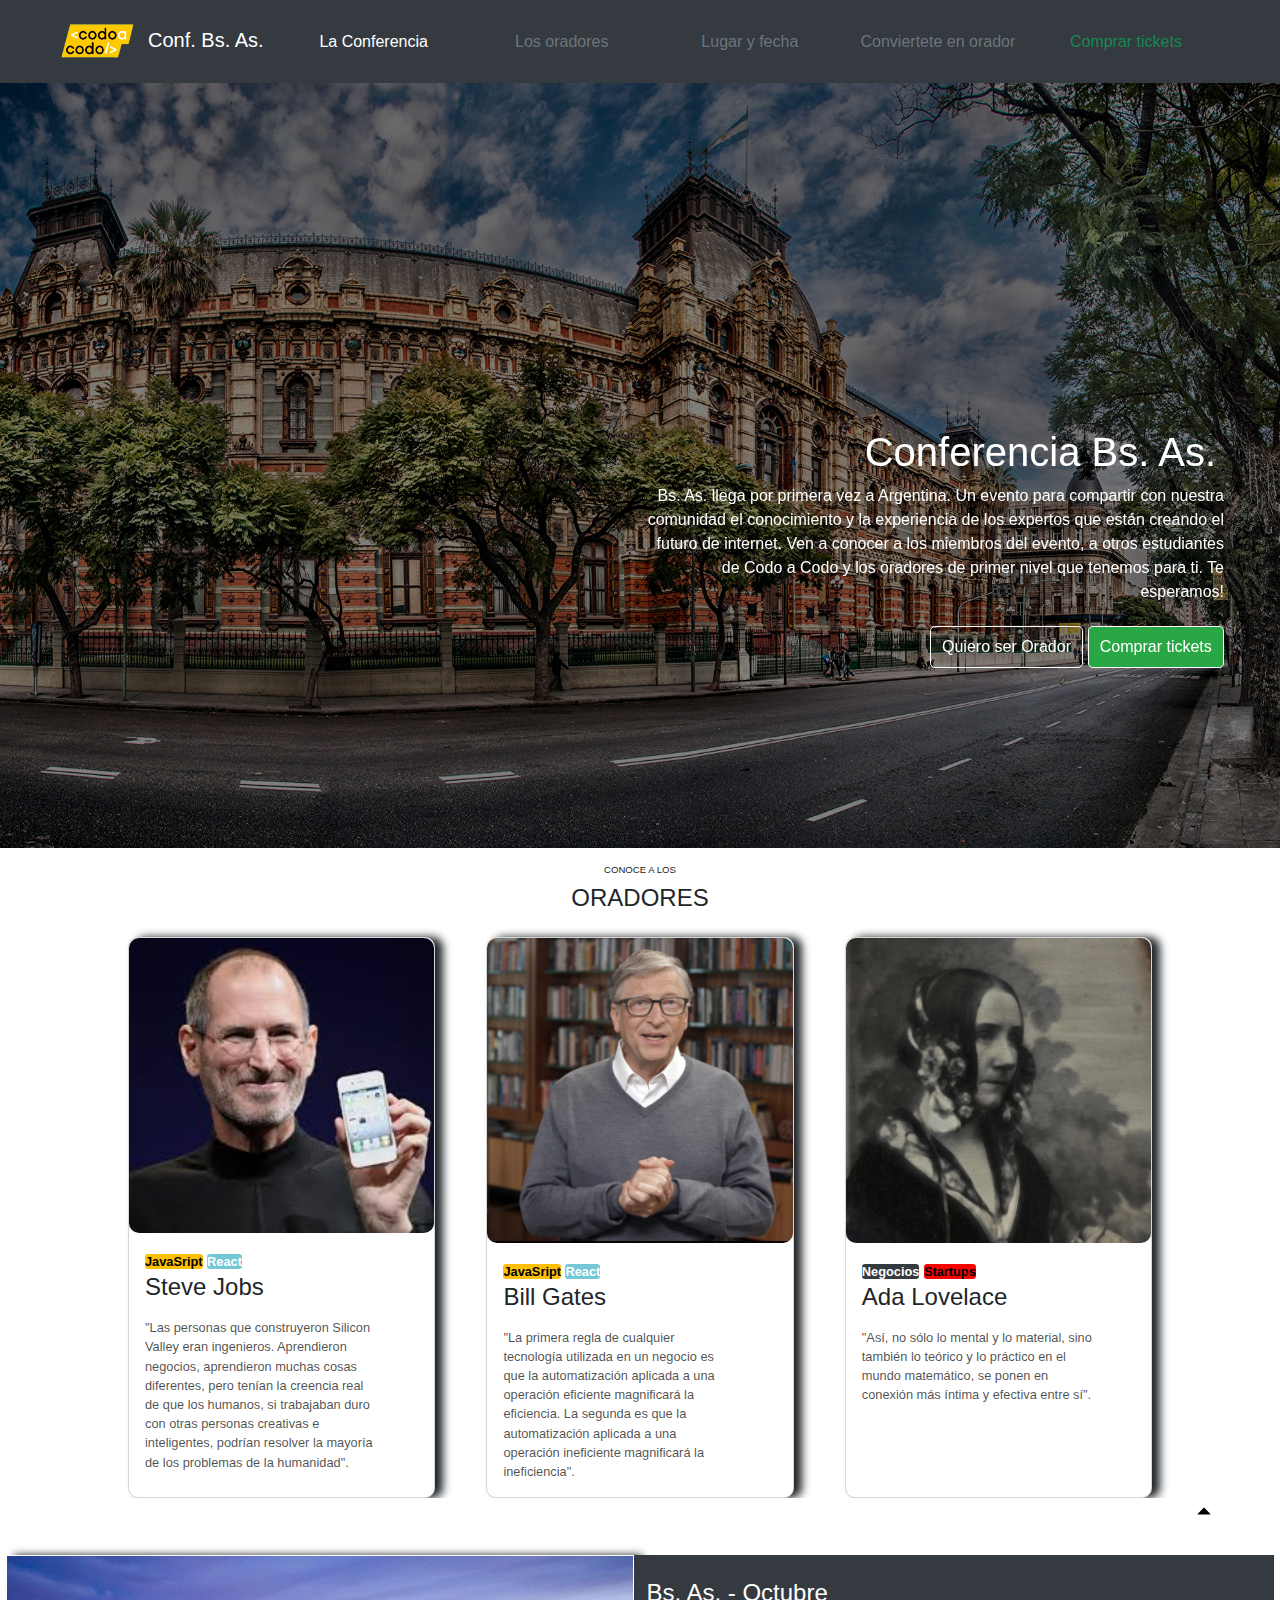
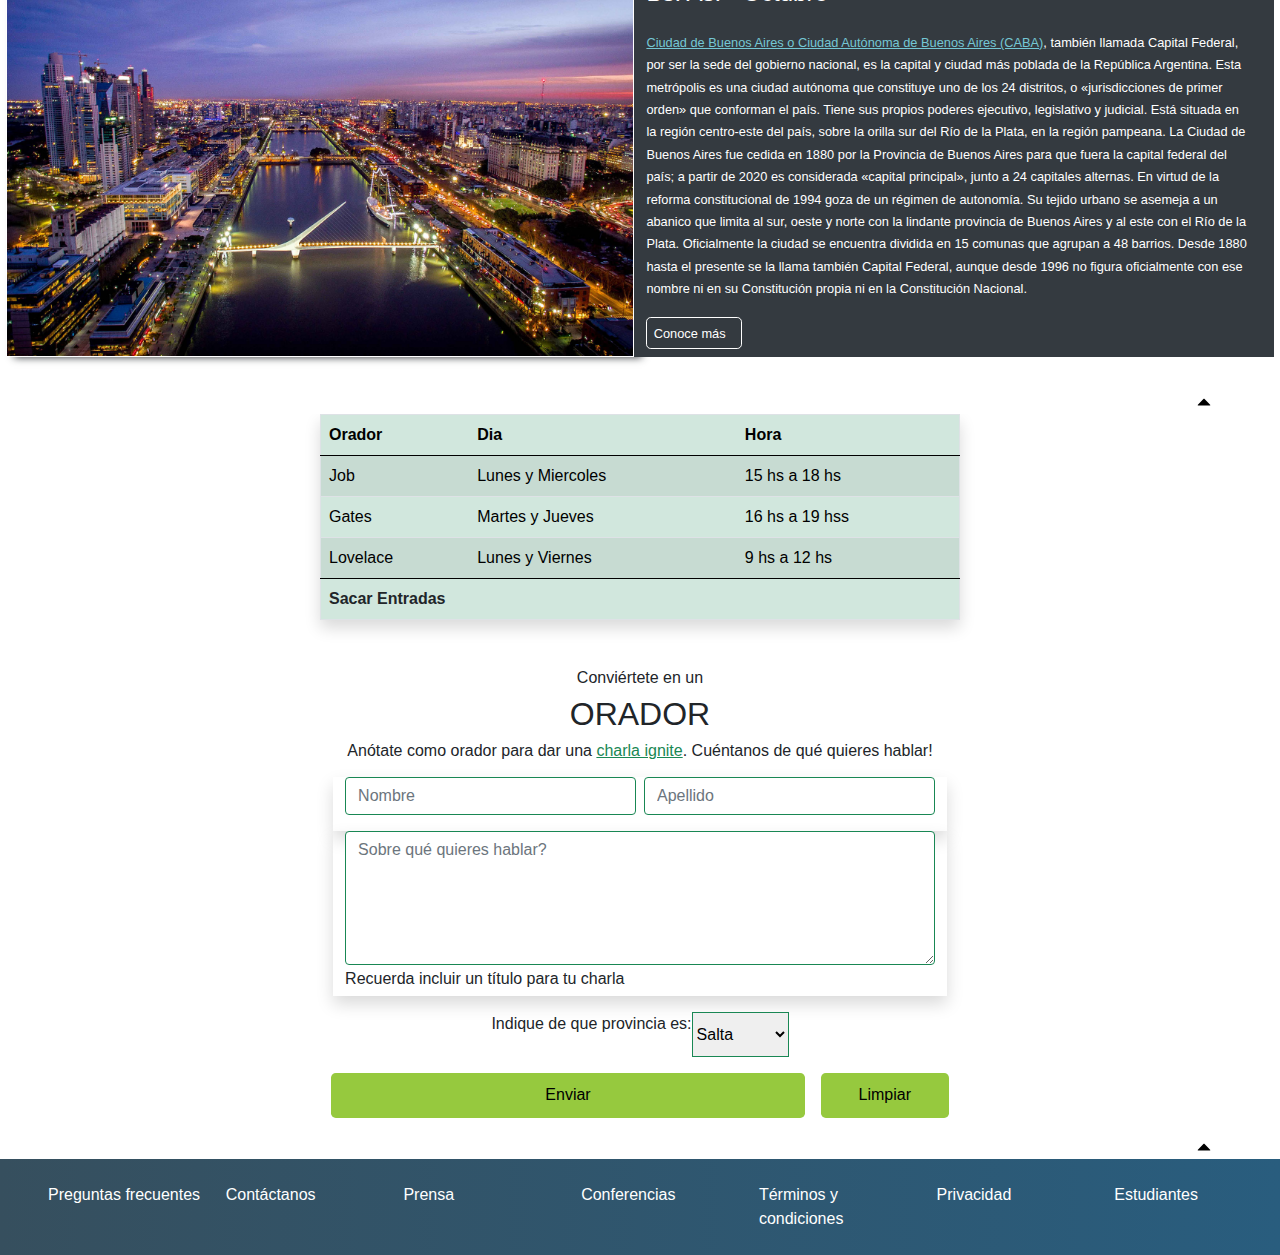
==== commit cd53392b: "Proyecto modificado con Comprar" ====
--- a/index.html
+++ b/index.html
@@ -23,7 +23,7 @@
                      <li class="nav-item"><a class="nav-link text-muted" href="#oradores">Los oradores</a></li>
                      <li class="nav-item"><a class="nav-link text-muted" href="#lugar_fecha">Lugar y fecha</a></li>
                      <li class="nav-item"><a class="nav-link text-muted" href="#conviertete">Conviertete en orador</a></li>
-                     <li class="nav-item"><a class="nav-link text-success" href="#">Comprar tickets</a></li>
+                     <li class="nav-item"><a class="nav-link text-success" href="./paginas/comprartickets.html">Comprar tickets</a></li>
             </div>
             </div>
        </nav>
@@ -43,7 +43,7 @@
     </div>
   </div>
 </div>
- <div class="position-absolute posicion resaltar text-white w-35 pe-4">
+ <div class="position-absolute posicion resaltar text-white  pe-4">
                 <h1 class="pe-4 img_uno_tit">Conferencia Bs. As.</h1>
                 <p class="img_uno_parra">Bs. As. llega por primera vez a Argentina. Un evento para compartir con nuestra comunidad el conocimiento y la experiencia de los expertos que están creando el futuro de internet. Ven a conocer a los miembros del evento, a otros estudiantes de Codo a Codo y los oradores de primer nivel que tenemos para ti. Te esperamos! </p>
                  <div class="link_dos">
@@ -87,8 +87,11 @@
                                   <p class="tar_p">"Así, no sólo lo mental y lo material, sino también lo teórico y lo práctico en el mundo matemático, se ponen en conexión más íntima y efectiva entre sí".</p>
                              </div>
                     </div>
-             </div>    
+             </div>   
+             
+             
         </section>
+        <div class="arriba"><a href="#"> <svg xmlns="http://www.w3.org/2000/svg" viewBox="0 0 24 24" width="24" height="24"><path d="M12.354 8.854l5.792 5.792a.5.5 0 01-.353.854H6.207a.5.5 0 01-.353-.854l5.792-5.792a.5.5 0 01.708 0z"></path></svg></a></div> 
          <section class="doble" id="lugar_fecha">
             <div class="izquierda">
             </div>
@@ -101,7 +104,10 @@
                      <a href="">Conoce más</a>
                 </div>
              </div>
-        </section>        
+             
+        </section>
+        <div class="arriba"><a href="#"><svg xmlns="http://www.w3.org/2000/svg" viewBox="0 0 24 24" width="24" height="24"><path d="M12.354 8.854l5.792 5.792a.5.5 0 01-.353.854H6.207a.5.5 0 01-.353-.854l5.792-5.792a.5.5 0 01.708 0z"></path></svg></a></div> 
+              
         <section class="d-flex flex-row justify-content-center">
                 <table class="table table-success  table-striped border shadow p-3 mb-5 bg-body rounded w-50">
                 <thead>
@@ -165,20 +171,21 @@
                  </div>
                      <div class="botones mb-3">
                        <input class="boton_imp" type="submit" value="Enviar">
-                       <input class="boton_limp" type="submit" value="Limpiar">
+                       <input class="boton_limp tam_tex" type="submit" value="Limpiar">
                   </div>
             </form>
         </section>
+        <div class="arriba"><a href="#"> <svg xmlns="http://www.w3.org/2000/svg" viewBox="0 0 24 24" width="24" height="24"><path d="M12.354 8.854l5.792 5.792a.5.5 0 01-.353.854H6.207a.5.5 0 01-.353-.854l5.792-5.792a.5.5 0 01.708 0z"></path></svg></a></div> 
         <footer class="color">
             <div class="container-fluid conteiner-sm conteiner-md conteiner-lg">
-                <div class=" row largo">
-                    <div class="col col-sm col-md col-lg pt-4 pb-4 ps-5"><a class="text-white text-decoration-none">Preguntas frecuentes</a></div>
-                    <div class="col col-sm col-md col-lg pt-4 pb-4"><a class="text-white text-decoration-none">Contáctanos</a></div>
-                    <div class="col col-sm col-md col-lg pt-4 pb-4"><a class="text-white text-decoration-none">Prensa</a></div>
-                    <div class="col col-sm col-md col-lg pt-4 pb-4"><a class="text-white text-decoration-none">Conferencias</a></div>
-                    <div class="col col-sm col-md col-lg pt-4 pb-4"><a class="text-white text-decoration-none">Términos y condiciones</a></div>
-                    <div class="col col-sm col-md col-lg pt-4 pb-4"><a class="text-white text-decoration-none"">Privacidad</a></div>
-                    <div class="col col-sm col-md col-lg pt-4 pb-4"><a class="text-white text-decoration-none">Estudiantes</a></div>
+                <div class=" row largo fs-6">
+                    <div class="col col-sm col-md col-lg pt-4 pb-4 ps-5"><a class="text-white text-decoration-none" href="https//:www.google.con">Preguntas frecuentes</a></div>
+                    <div class="col col-sm col-md col-lg pt-4 pb-4"><a class="text-white text-decoration-none" href="https//:www.google.con">Contáctanos</a></div>
+                    <div class="col col-sm col-md col-lg pt-4 pb-4"><a class="text-white text-decoration-none" href="https//:www.google.con">Prensa</a></div>
+                    <div class="col col-sm col-md col-lg pt-4 pb-4"><a class="text-white text-decoration-none" href="https//:www.google.con">Conferencias</a></div>
+                    <div class="col col-sm col-md col-lg pt-4 pb-4"><a class="text-white text-decoration-none" href="https//:www.google.con">Términos y condiciones</a></div>
+                    <div class="col col-sm col-md col-lg pt-4 pb-4"><a class="text-white text-decoration-none" href="https//:www.google.con">Privacidad</a></div>
+                    <div class="col col-sm col-md col-lg pt-4 pb-4"><a class="text-white text-decoration-none" href="https//:www.google.con">Estudiantes</a></div>
                 </div>
             </div>
         </footer>
--- a/css/estilos.css
+++ b/css/estilos.css
@@ -19,14 +19,19 @@
 .imagen_uno {
    filter: brightness(50%);
    width: 100%;
-   height: 100%;
    margin: 0 auto;
 }
 .img_uno_tit {
-    text-align: end;
+    text-align: right;
+    margin-right: 1rem;
 }
 .link_dos  {
-   padding-top: 2rem;
+   text-align-last: right;
+   margin-top: 2rem;
+ }
+ .img_uno_parra{
+    text-align: right;
+    margin-right: 2rem;
  }
 .link_dos a {
     text-decoration:none ;
@@ -38,10 +43,11 @@
 } 
 .link_dost {
     background-color: rgb(41 167 68);
+    margin-right: 2rem;
 }
 .posicion {
-    top: 50%;
-    left: 60%;
+    top: 45%;
+    left:50%;
 }
 .resaltar {
    z-index: 10;
@@ -77,11 +83,9 @@
     border-radius: 10px;
     box-shadow: 0.5rem 0 0.5rem 0;
 }
-
 .imagen {
     width: 100%;
     border-radius: 10px;
-    height:58%;
 }
  .tar_ancla {
    width:100%;
@@ -116,6 +120,20 @@
     font-size: 0.8rem;
     color: rgba(0,0,0,0.7);
     line-height: 1.2rem;
+}
+.arriba {
+    display: flex;
+    flex-direction: column;
+    align-content: flex-end;
+    width: 90%;
+    margin: 0 auto;
+    
+}
+.arriba a {
+    text-align: end;
+    background-color: white;
+    z-index: 5;
+   
 }
 .doble {
     display: flex;
@@ -141,7 +159,6 @@
     box-shadow: 1rem 0 1rem 0;
     display: flex;
     flex-direction: column;
-
 }
 .derecha h2{
     padding-bottom: 1rem;
@@ -149,16 +166,14 @@
     font-weight: 200;
 }
 .derecha p {
-font-size: 0.8rem;
-font-weight: normal;
-line-height: 1.4rem;
-padding-right: 1rem;
-text-align: justify;
-}
-
+    font-size: 0.8rem;
+    font-weight: normal;
+    line-height: 1.4rem;
+    padding-right: 1rem;
+    text-align: justify;
+}
 .ciudadd:hover {
     background-image: url("../css/imagen/mapacaba.jpg");
-    
 }
 .bsas a{
     color:rgb(116 199 212);
@@ -186,7 +201,6 @@
     z-index: 10;
     margin-left: 10px;
 }
-
 .form_tit{
     text-align: center;
 }
@@ -198,7 +212,6 @@
     width: 55%;
     margin: 0 auto;
 }
-
 .selector_flex {
     display: inline-flex;
     width: 100%;
@@ -206,7 +219,6 @@
     align-content: center;
     justify-content: center;
     margin-top: 1rem;
-    
 }
 .form_selec {
     text-align: center;
@@ -228,37 +240,84 @@
     border-radius: 0.3rem;
 }
 .boton_limp {
-background-color:rgb(150 201 62);
+    background-color:rgb(150 201 62);
     width:10%;
-     border: none;
-    border-radius: 0.3rem;
+    border: none;
+    border-radius: 0.3rem;;
 }
 .color {
     width: 100%; 
     background-image: linear-gradient(to left, rgb(41, 93, 126), rgb(54, 79, 94));
-  
-}
-
-@media screen and (max-width: 500px) {
-
+ }
+ /*pagina comprar tickets*/
+ .header_ancho {
+    width: 16%;
+    height: 20%;
+   
+}
+.header_azul {
+    background-color: rgb(13 110 253);
+    
+}
+.borde_azul {
+    border: 1px solid rgb(13 110 253);
+}
+.header_celeste {
+    background-color: rgb(12 202 240);
+}
+.borde_celeste {
+    border: 1px solid rgb(12 202 240);
+}
+.header_amarillo {
+    background-color: rgb(255 193 7);
+}
+.borde_amarillo {
+    border: 1px solid rgb(255 193 7);
+}
+.presentar {
+    font-size: .8rem;
+    color: grey;
+}
+.form_ancho {
+    width: 56%;
+    justify-content: center;
+}
+.pagar {
+    height:10vh;
+    background-color:rgba(207,226,255);
+    padding-left: 1rem;
+    border-radius: 0.5rem;
+}
+.btn_ancho {
+    width: 50%;
+}
+/*medias*/
+ @media screen and (max-width: 500px) {
 .posicion {
-    top: 1%;
+    top:40%;
     left: 15%;
-    width:85%;
+}
+.imagen_uno{
+    height: auto;
 }
 .img_uno_tit {
     font-size: 1rem;
+    text-align: end;
 }
 .img_uno_parra {
-    font-size: 0.8rem;
-    margin-bottom: 0;
-    width: 90%;
+    display: none;
+    font-size: 0.8rem;
+    margin-bottom:0;
 }
 .orador_flex {
     width:100%;
     display:flex;
     align-content: center;
     flex-direction: column;
+ }
+ .link_dos {
+    padding-top: 0rem;
+    margin-right: 0;
  }
  .tarjeta {
     border:1px solid rgb(214, 214, 214);
@@ -275,14 +334,13 @@
     font-size: 0.8rem;
     color: rgba(0,0,0,0.7);
     line-height: 1.2rem;
-    
 }
 .doble {
     display: flex;
     flex-direction: column;
     width: 100%;
-    margin: 0.1rem;
-    height:95vh;
+    margin-bottom: 0.5rem;
+    height:100vh;
 }
 .izquierda {
     background-image: url("../multimedia/imagenes/bsastres.jpg");
@@ -298,7 +356,7 @@
 }
 .derecha {
     width: 100%;
-    height: 50%;
+    height: 60%;
     margin-left: 0.5rem;
 }
 .derecha h2{
@@ -306,36 +364,34 @@
     font-size: 1rem;
 }
 .derecha p {
-font-size: 0.7rem;
-font-weight: normal;
-line-height: 1rem;
-padding-right: 0.5rem;
-}
-
+    font-size: 1rem;
+    font-weight: normal;
+    line-height: 1rem;
+    padding-right: 0.5rem;
+}
 .tam_tex {
-    font-size: 0.9rem;
-}
-
-.color {
-    width: 100%; 
-    background-image: linear-gradient(to left, rgb(41, 93, 126), rgb(54, 79, 94));
-
-}
-}
-/*@media screen and (max-width:576px) {
-
+    font-size: 0.8rem;
+}
+}
+/*2da media*/
+@media screen and (min-width: 501px) and (max-width: 768px){
     .posicion {
-        top: 5%;
-        left: 12%;
-        width: 85%;
+        top:1%;
+        left: 20%;
+    }
+    .imagen_uno {
+        height: auto;
     }
     .img_uno_tit {
+        font-size: 1.5rem;
+    }
+    .img_uno_parra {
         font-size: 1rem;
-    }
-    .img_uno_parra {
-        font-size: 0.8rem;
         margin-bottom: 0;
-        width: 90%;
+        width: 100%;
+    }
+    .link_dos {
+        padding-top: 0.3rem;
     }
     .orador_flex {
         width:100%;
@@ -358,7 +414,6 @@
         font-size: 0.8rem;
         color: rgba(0,0,0,0.7);
         line-height: 1.2rem;
-        
     }
     .doble {
         display: flex;
@@ -381,34 +436,30 @@
     }
     .derecha {
         width: 100%;
-        height: 45%;
+        height: 55%;
     }
     .derecha h2{
         padding-bottom:0.5em;
-        font-size: 1rem;
+        font-size: 0.8rem;
     }
     .derecha p {
-    font-size: 0.7rem;
-    font-weight: normal;
-    line-height: 1rem;
-    padding-right: 0.5rem;
-    }
-    
+        font-size: 0.6rem;
+        font-weight: normal;
+        line-height: 1rem;
+        padding-right: 0.5rem;
+    }
     .tam_tex {
         font-size: 0.9rem;
     }
-    
-    .color {
-        width: 100%; 
-        background-image: linear-gradient(to left, rgb(41, 93, 126), rgb(54, 79, 94));
-    
-    }
-    }
-    /*@media screen and (max-width:768px) {
-
+    }
+    /*3era media*/
+    @media screen and (min-width: 769px) and (max-width: 992px) {
     .posicion {
-        top: 5%;
-        left: 20%;
+        top: 30%;
+        left: 40%;
+    }
+    .imagen_uno {
+        height: auto;
     }
     .img_uno_tit {
         font-size: 1.5rem;
@@ -416,53 +467,34 @@
     .img_uno_parra {
         font-size: 1rem;
         margin-bottom: 0;
-        width: 90%;
     }
     .orador_flex {
-        width:100%;
         display:flex;
-        align-content: center;
-        flex-direction: column;
+        justify-content: space-between;
      }
      .tarjeta {
         border:1px solid rgb(214, 214, 214);
         border-radius: 10px;
-        width: 90%;
         box-shadow: -7px -7px 50px 6px rgba(0,0,0,0.54);
         -webkit-box-shadow: -7px -7px 50px 6px rgba(0,0,0,0.54);
         -moz-box-shadow: -7px -7px 50px 6px rgba(0,0,0,0.54);
-        align-self: center;
         margin-bottom: 1rem;
     }
      .tar_p{
-        width: 100%;
         font-size: 1rem;
         color: rgba(0,0,0,0.7);
-        line-height: 1.2rem;
-        
+        line-height: 1.rem;
     }
     .doble {
         display: flex;
-        flex-direction: column;
         width: 100%;
         margin: 0.1rem;
-        height:95vh;
     }
     .izquierda {
-        background-image: url("../multimedia/imagenes/bsastres.jpg");
-        width: 100%;
-        border:1px solid red;
-        background-size: cover;
-        background-repeat: no-repeat;
-        background-position: center;
-        border:  0.05rem solid white;
-        box-shadow: 0.5rem 0 0.5rem 0;
         margin-bottom: 0.5rem;
-        height: 40%;
     }
     .derecha {
-        width: 100%;
-        height: 45%;
+        width: 50%;
     }
     .derecha h2{
         padding-bottom:0.5em;
@@ -471,182 +503,8 @@
     .derecha p {
     font-size: 1rem;
     font-weight: normal;
-    line-height: 1rem;
+    line-height: 1.3rem;
     padding-right: 0.5rem;
     }
-    
-    .tam_tex {
-        font-size: 0.9rem;
-    }
-    
-    .color {
-        width: 100%; 
-        background-image: linear-gradient(to left, rgb(41, 93, 126), rgb(54, 79, 94));
-    
-    }
-    }
-   /* @media screen and (min--width:992px) {
-
-    .posicion {
-        top: 15%;
-        left: 50%;
-        width: 50%;
-    }
-    .img_uno_tit {
-        font-size: 1.5rem;
-    }
-    .img_uno_parra {
-        font-size: 1rem;
-        margin-bottom: 0;
-        width: 90%;
-    }
-    .orador_flex {
-        width:100%;
-        display:flex;
-        align-content: center;
-        flex-direction: column;
-     }
-     .tarjeta {
-        border:1px solid rgb(214, 214, 214);
-        border-radius: 10px;
-        width: 90%;
-        box-shadow: -7px -7px 50px 6px rgba(0,0,0,0.54);
-        -webkit-box-shadow: -7px -7px 50px 6px rgba(0,0,0,0.54);
-        -moz-box-shadow: -7px -7px 50px 6px rgba(0,0,0,0.54);
-        align-self: center;
-        margin-bottom: 1rem;
-    }
-     .tar_p{
-        width: 100%;
-        font-size: 1rem;
-        color: rgba(0,0,0,0.7);
-        line-height: 1.2rem;
-        
-    }
-    .doble {
-        display: flex;
-        flex-direction: column;
-        width: 100%;
-        margin: 0.1rem;
-        height:95vh;
-    }
-    .izquierda {
-        background-image: url("../multimedia/imagenes/bsastres.jpg");
-        width: 100%;
-        border:1px solid red;
-        background-size: cover;
-        background-repeat: no-repeat;
-        background-position: center;
-        border:  0.05rem solid white;
-        box-shadow: 0.5rem 0 0.5rem 0;
-        margin-bottom: 0.5rem;
-        height: 40%;
-    }
-    .derecha {
-        width: 100%;
-        height: 45%;
-    }
-    .derecha h2{
-        padding-bottom:0.5em;
-        font-size: 1.5rem;
-    }
-    .derecha p {
-    font-size: 1rem;
-    font-weight: normal;
-    line-height: 1.2rem;
-    padding-right: 0.5rem;
-    }
-    
-    .tam_tex {
-        font-size: 0.9rem;
-    }
-    
-    .color {
-        width: 100%; 
-        background-image: linear-gradient(to left, rgb(41, 93, 126), rgb(54, 79, 94));
-    
-    }
-    }
-    @media screen and (min-width:1081px) {
-
-    .posicion {
-        top:40%;
-        left: 50%;
-        width: 50%;
-    }
-    .img_uno_tit {
-        font-size: 1.5rem;
-    }
-    .img_uno_parra {
-        font-size: 1rem;
-        margin-bottom: 0;
-        width: 90%;
-    }
-    .orador_flex {
-        width:100%;
-        display:flex;
-        align-content: center;
-        flex-direction: column;
-     }
-     .tarjeta {
-        border:1px solid rgb(214, 214, 214);
-        border-radius: 10px;
-        width: 90%;
-        box-shadow: -7px -7px 50px 6px rgba(0,0,0,0.54);
-        -webkit-box-shadow: -7px -7px 50px 6px rgba(0,0,0,0.54);
-        -moz-box-shadow: -7px -7px 50px 6px rgba(0,0,0,0.54);
-        align-self: center;
-        margin-bottom: 1rem;
-    }
-     .tar_p{
-        width: 100%;
-        font-size: 1rem;
-        color: rgba(0,0,0,0.7);
-        line-height: 1.2rem;
-        
-    }
-    .doble {
-        display: flex;
-        flex-direction: column;
-        width: 100%;
-        margin: 0.1rem;
-        height:95vh;
-    }
-    .izquierda {
-        background-image: url("../multimedia/imagenes/bsastres.jpg");
-        width: 100%;
-        border:1px solid red;
-        background-size: cover;
-        background-repeat: no-repeat;
-        background-position: center;
-        border:  0.05rem solid white;
-        box-shadow: 0.5rem 0 0.5rem 0;
-        margin-bottom: 0.5rem;
-        height: 40%;
-    }
-    .derecha {
-        width: 100%;
-        height: 45%;
-    }
-    .derecha h2{
-        padding-bottom:0.5em;
-        font-size: 1.5rem;
-    }
-    .derecha p {
-    font-size: 1rem;
-    font-weight: normal;
-    line-height: 1.2rem;
-    padding-right: 0.5rem;
-    }
-    
-    .tam_tex {
-        font-size: 0.9rem;
-    }
-    
-    .color {
-        width: 100%; 
-        background-image: linear-gradient(to left, rgb(41, 93, 126), rgb(54, 79, 94));
-    
-    }
-    }
-
+    }
+   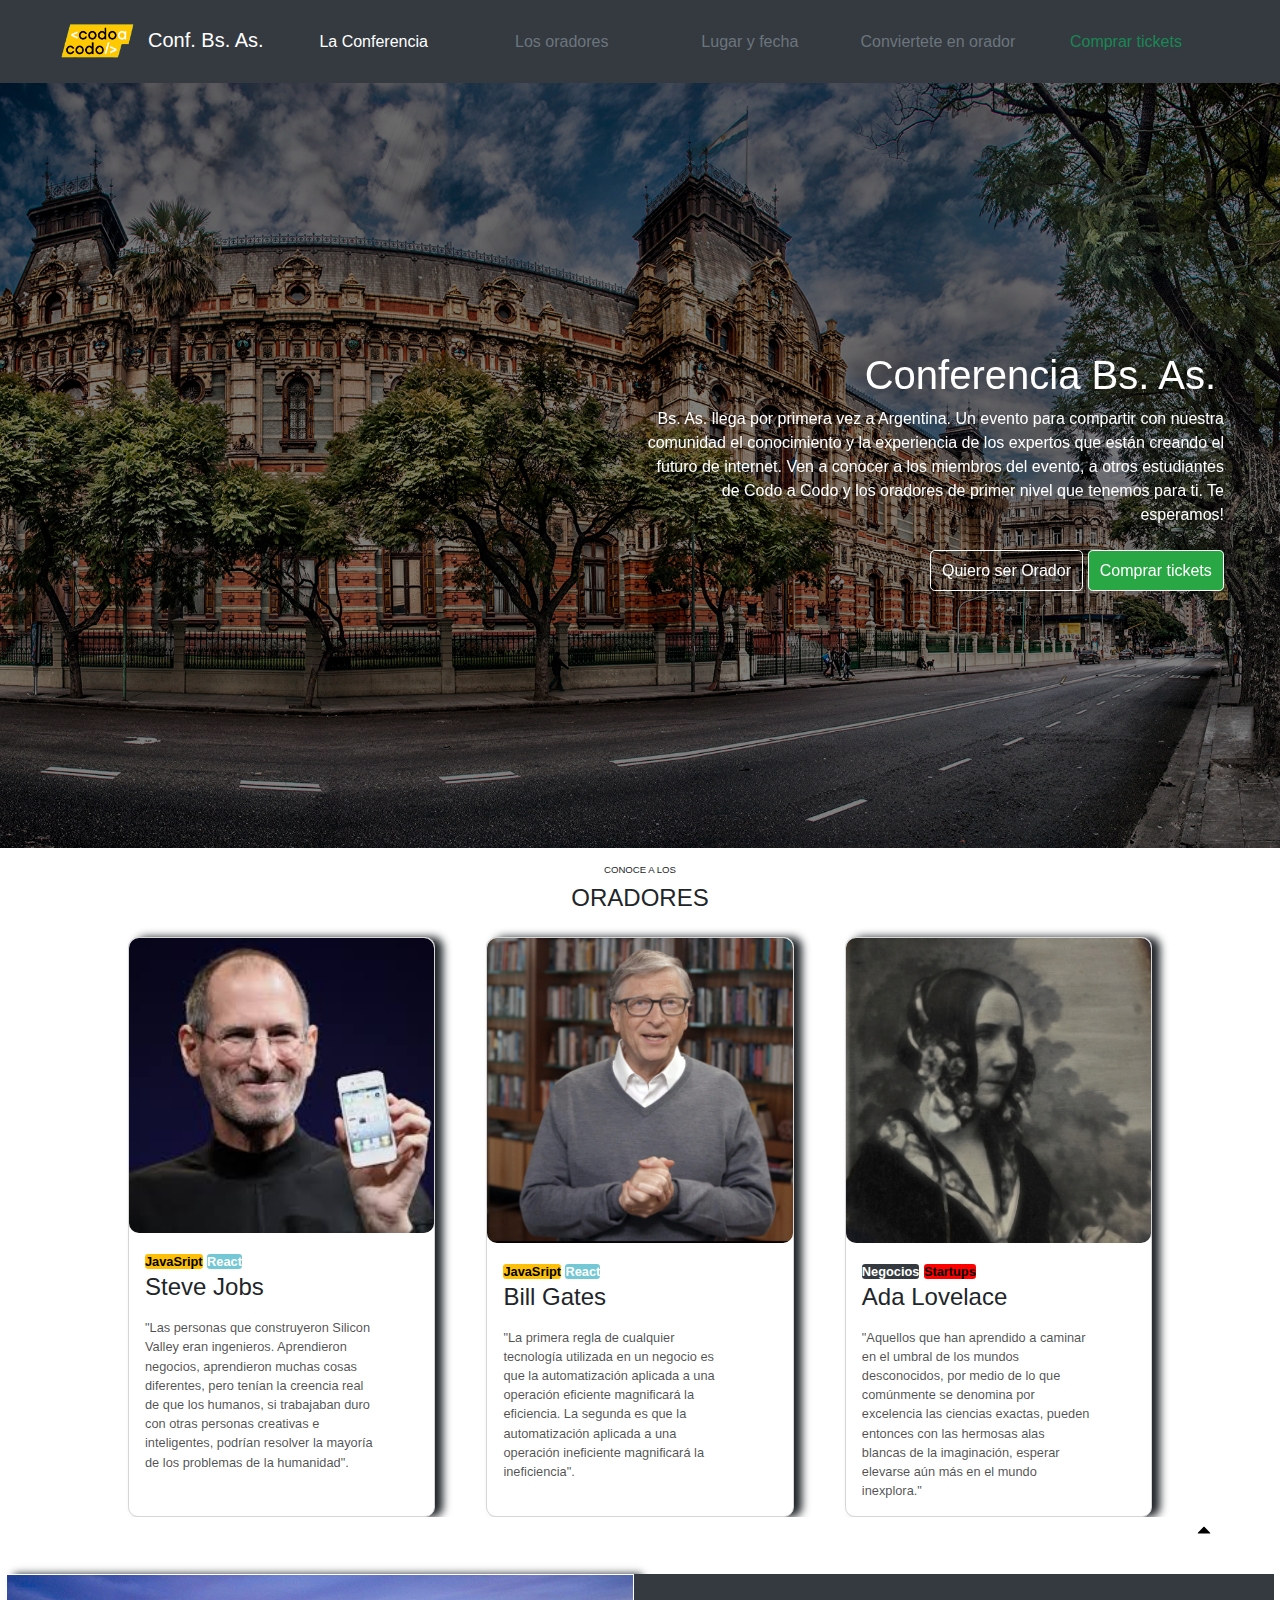
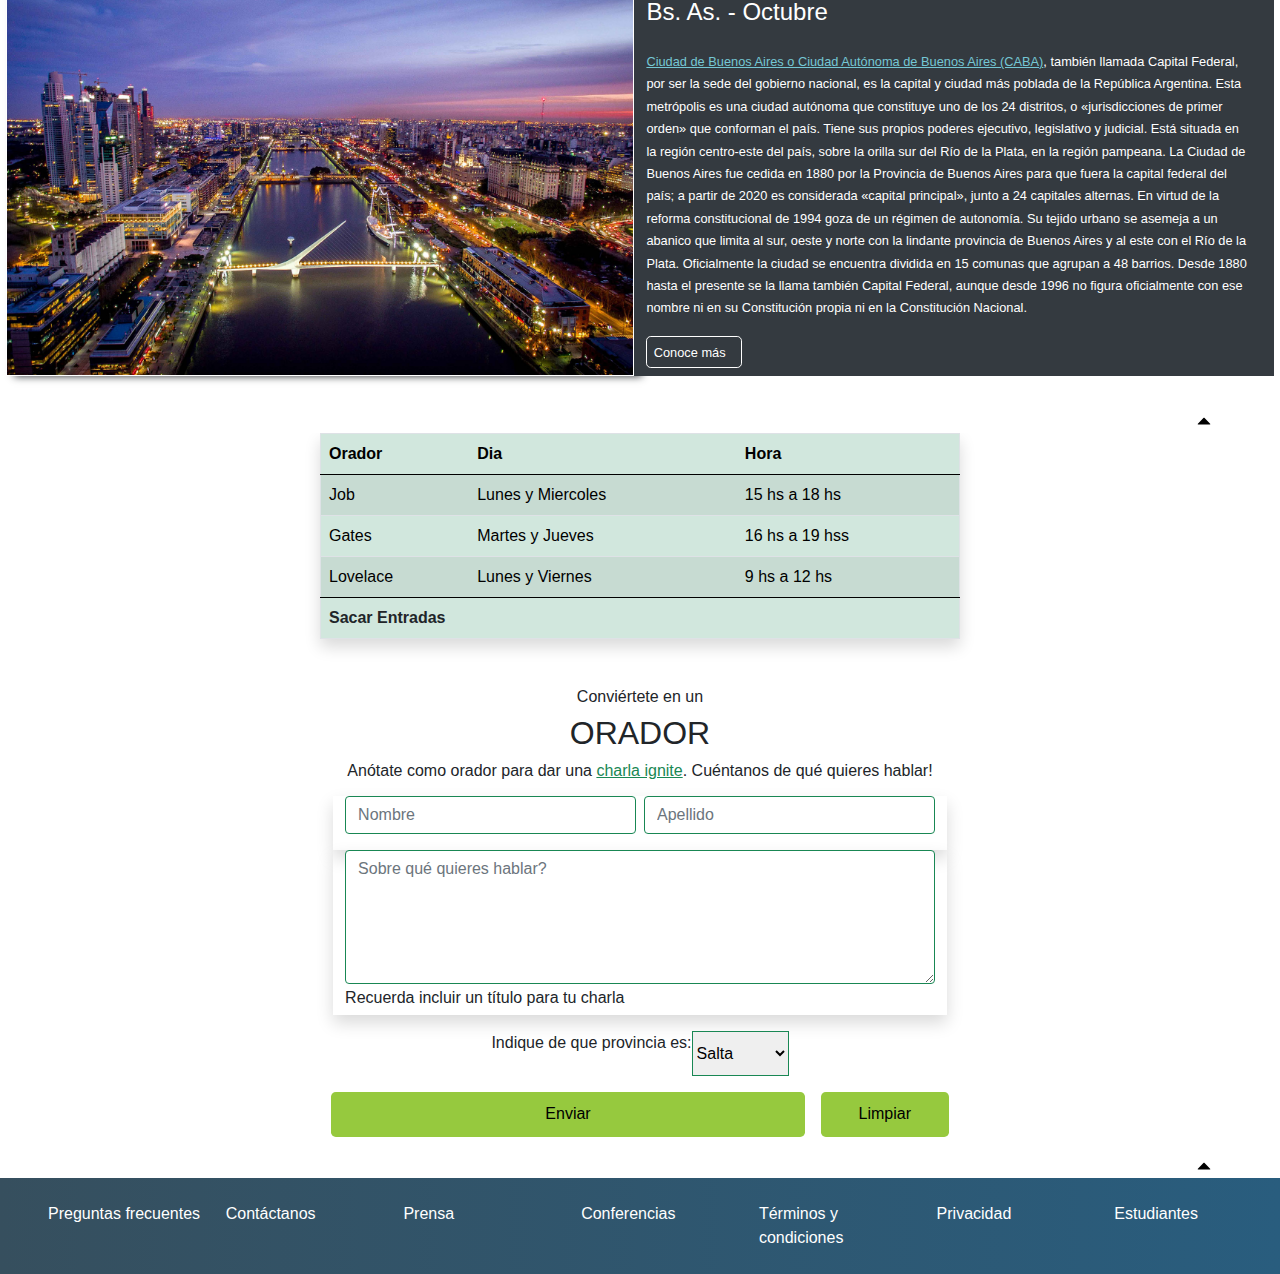
==== commit dbec488f: "Proyecto2 con pagina Comprar terminada sin js" ====
--- a/index.html
+++ b/index.html
@@ -84,7 +84,7 @@
                                   <a class="negocios" href="">Negocios</a>
                                   <a class="start" href="">Startups</a>
                                   <h4>Ada Lovelace</h4>
-                                  <p class="tar_p">"Así, no sólo lo mental y lo material, sino también lo teórico y lo práctico en el mundo matemático, se ponen en conexión más íntima y efectiva entre sí".</p>
+                                  <p class="tar_p">"Aquellos que han aprendido a caminar en el umbral de los mundos desconocidos, por medio de lo que comúnmente se denomina por excelencia las ciencias exactas, pueden entonces con las hermosas alas blancas de la imaginación, esperar elevarse aún más en el mundo inexplora."</p>
                              </div>
                     </div>
              </div>   
@@ -136,7 +136,7 @@
             </tbody>
             <tfoot>
                 <tr>
-                    <td colspan="3"> <a href="" class="text-decoration-none text-dark fw-bold">Sacar Entradas</a> </td>
+                    <td colspan="3"> <a href="" class="text-decoration-none text-dark fw-bold entradas_hov">Sacar Entradas</a> </td>
                 </tr>
             </tfoot>
             </table>
--- a/css/estilos.css
+++ b/css/estilos.css
@@ -46,7 +46,7 @@
     margin-right: 2rem;
 }
 .posicion {
-    top: 45%;
+    top: 35%;
     left:50%;
 }
 .resaltar {
@@ -121,20 +121,23 @@
     color: rgba(0,0,0,0.7);
     line-height: 1.2rem;
 }
+/*icono arriba*/
 .arriba {
     display: flex;
     flex-direction: column;
     align-content: flex-end;
     width: 90%;
     margin: 0 auto;
+    background-color: aqua;
     
 }
 .arriba a {
     text-align: end;
-    background-color: white;
+    background-color:white;
     z-index: 5;
-   
-}
+    display: inline-block;
+}
+/*hascta icono arriba*/
 .doble {
     display: flex;
     justify-content: center;
@@ -172,9 +175,6 @@
     padding-right: 1rem;
     text-align: justify;
 }
-.ciudadd:hover {
-    background-image: url("../css/imagen/mapacaba.jpg");
-}
 .bsas a{
     color:rgb(116 199 212);
 }
@@ -201,6 +201,10 @@
     z-index: 10;
     margin-left: 10px;
 }
+.entradas_hov:hover {
+    background-color: chartreuse;
+    z-index: 5;
+}
 .form_tit{
     text-align: center;
 }
@@ -251,13 +255,11 @@
  }
  /*pagina comprar tickets*/
  .header_ancho {
-    width: 16%;
+    width: 32%;
     height: 20%;
-   
 }
 .header_azul {
     background-color: rgb(13 110 253);
-    
 }
 .borde_azul {
     border: 1px solid rgb(13 110 253);
@@ -279,7 +281,7 @@
     color: grey;
 }
 .form_ancho {
-    width: 56%;
+    width: 55%;
     justify-content: center;
 }
 .pagar {
@@ -287,9 +289,18 @@
     background-color:rgba(207,226,255);
     padding-left: 1rem;
     border-radius: 0.5rem;
+    line-height:4.5;
 }
 .btn_ancho {
     width: 50%;
+}
+.imp_ancho {
+    width:initial;
+}
+.font_ticket {
+    font-size: 1rem;
+    color:grey;
+    line-height: 1.5;
 }
 /*medias*/
  @media screen and (max-width: 500px) {
@@ -372,6 +383,18 @@
 .tam_tex {
     font-size: 0.8rem;
 }
+.header_ancho {
+    width:1000%;
+    margin: 0 auto;
+    margin-bottom:1rem;
+}
+
+.ticket_chico {
+    display: flex;
+    flex-direction: column;
+    align-self: center;
+}
+
 }
 /*2da media*/
 @media screen and (min-width: 501px) and (max-width: 768px){
@@ -451,6 +474,23 @@
     .tam_tex {
         font-size: 0.9rem;
     }
+    
+    .ticket_chico {
+        display: flex;
+        flex-direction: column;
+        align-self: center;
+    }
+    .header_ancho {
+        width:100%;
+        margin: 0 auto;
+        margin-bottom:1rem;
+    }
+
+    .ticket_chico {
+         display: flex;
+         flex-direction: column;
+         align-self: center;
+    }
     }
     /*3era media*/
     @media screen and (min-width: 769px) and (max-width: 992px) {
@@ -480,11 +520,7 @@
         -moz-box-shadow: -7px -7px 50px 6px rgba(0,0,0,0.54);
         margin-bottom: 1rem;
     }
-     .tar_p{
-        font-size: 1rem;
-        color: rgba(0,0,0,0.7);
-        line-height: 1.rem;
-    }
+     
     .doble {
         display: flex;
         width: 100%;
@@ -506,5 +542,71 @@
     line-height: 1.3rem;
     padding-right: 0.5rem;
     }
-    }
-   +    .header_ancho {
+        width:100%;
+        margin: 0 auto;
+        margin-bottom:1rem;
+    }
+
+    .ticket_chico {
+         display: flex;
+         flex-direction: column;
+         align-self: center;
+    }
+    }
+   /*  @media screen and (min-width: 993px) {
+    .posicion {
+        top: 30%;
+        left: 40%;
+    }
+    .imagen_uno {
+        height: auto;
+    }
+    .img_uno_tit {
+        font-size: 1.5rem;
+    }
+    .img_uno_parra {
+        font-size: 1rem;
+        margin-bottom: 0;
+    }
+    .orador_flex {
+        display:flex;
+        justify-content: space-between;
+     }
+     .tarjeta {
+        border:1px solid rgb(214, 214, 214);
+        border-radius: 10px;
+        box-shadow: -7px -7px 50px 6px rgba(0,0,0,0.54);
+        -webkit-box-shadow: -7px -7px 50px 6px rgba(0,0,0,0.54);
+        -moz-box-shadow: -7px -7px 50px 6px rgba(0,0,0,0.54);
+        margin-bottom: 1rem;
+    }
+     .tar_p{
+        font-size: 1rem;
+        color: rgba(0,0,0,0.7);
+        line-height: 1.rem;
+    }
+    .doble {
+        display: flex;
+        width: 100%;
+        margin: 0.1rem;
+    }
+    .izquierda {
+        margin-bottom: 0.5rem;
+    }
+    .derecha {
+        width: 50%;
+    }
+    .derecha h2{
+        padding-bottom:0.5em;
+        font-size: 1.5rem;
+    }
+    .derecha p {
+        font-size: 1rem;
+        font-weight: normal;
+        line-height: 1.3rem;
+        padding-right: 0.5rem;
+    }
+    
+    }
+        